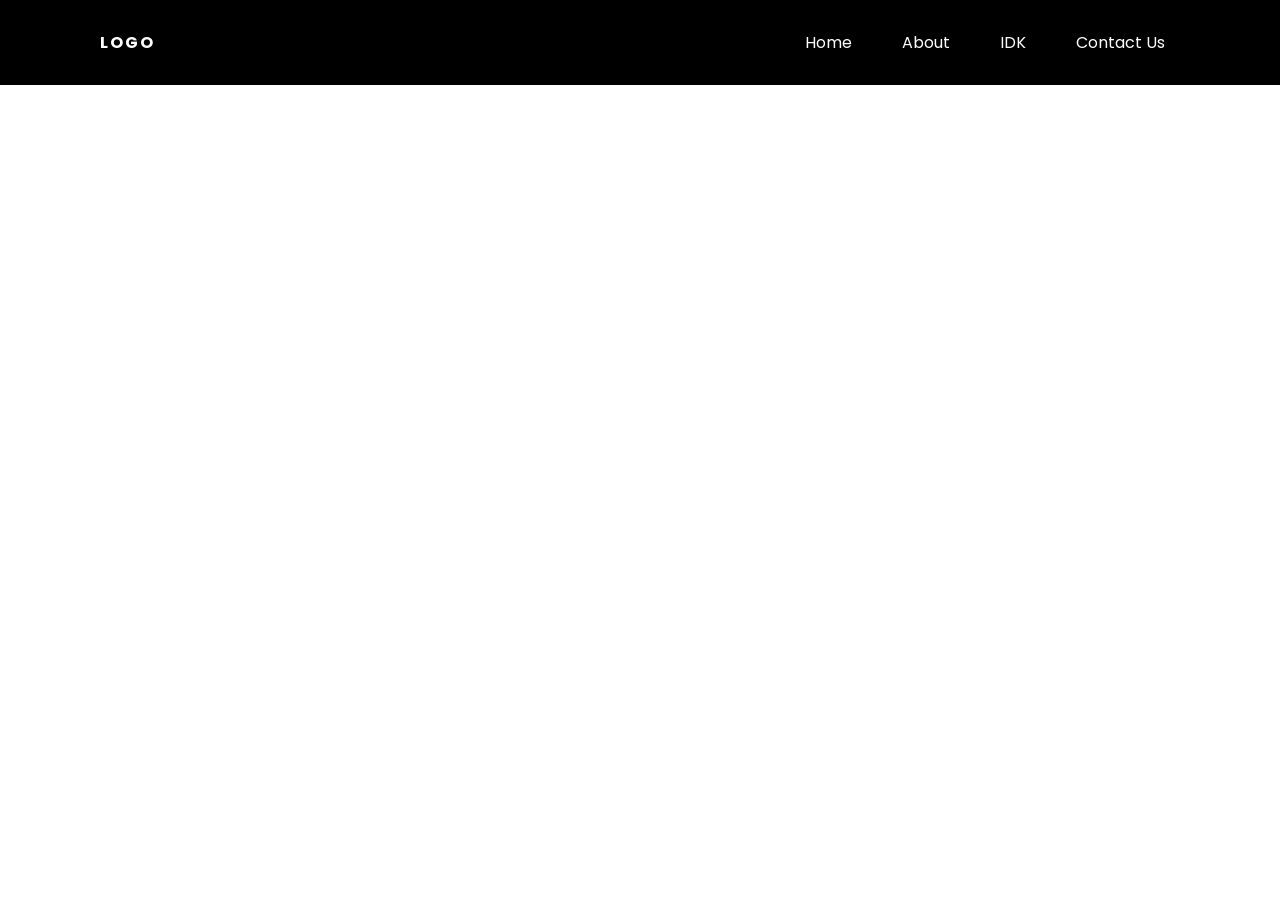
==== index.html @ ad750b68 "Initial Commit Initial commit and finished adding the nav bar" ====
<!DOCTYPE html>
<html lang="en">
<head>
    <meta charset="UTF-8">
    <meta http-equiv="X-UA-Compatible" content="IE=edge">
    <meta name="viewport" content="width=device-width, initial-scale=1.0">
    <title>Solar Energy and Its Utilization</title>
    <link rel="preconnect" href="https://fonts.googleapis.com">
    <link rel="preconnect" href="https://fonts.gstatic.com" crossorigin="">
    <link rel="stylesheet" type="text/css" href="style.css">
    <link href="https://fonts.googleapis.com/css2?family=Poppins:wght@200;300;400;600;700&amp;display=swap" rel="stylesheet">
</head>
<body>
    <header>
        <a href="#" class="logo">Logo</a>
        <ul>
            <li><a href="#">Home</a></li>
            <li><a href="#">About</a></li>
            <li><a href="#">IDK</a></li>
            <li><a href="#">Contact Us</a></li>
        </ul>
    </header>
</body>
</html>
---- style.css ----
*{
    margin: 0;
    padding: 0;
    box-sizing: border-box;
    font-family: 'Poppins', sans-serif;
 }

 header{
    position: absolute;
    top: 0;
    left: 0;
    width: 100%;
    padding: 30px 100px;
    display: flex;
    justify-content: space-between;
    align-items: center;
    background-color: black;
 }

 header .logo{
    color: white;
    font-weight: 700;
    text-size-adjust: 2px;
    text-transform: uppercase;
    letter-spacing: 2px;
    text-decoration: none;
 }

 header ul{
    display: flex;
    justify-content: center;
    align-items: center;
 }

 header ul li{
    list-style: none;
    margin-left: 20px;
 }

 header ul li a{
    text-decoration: none;
    padding: 6px 15px;
    color: white;
    border-radius: 20px;
 }

 header ul li a:hover{
    background: white;
    color: red;
 }
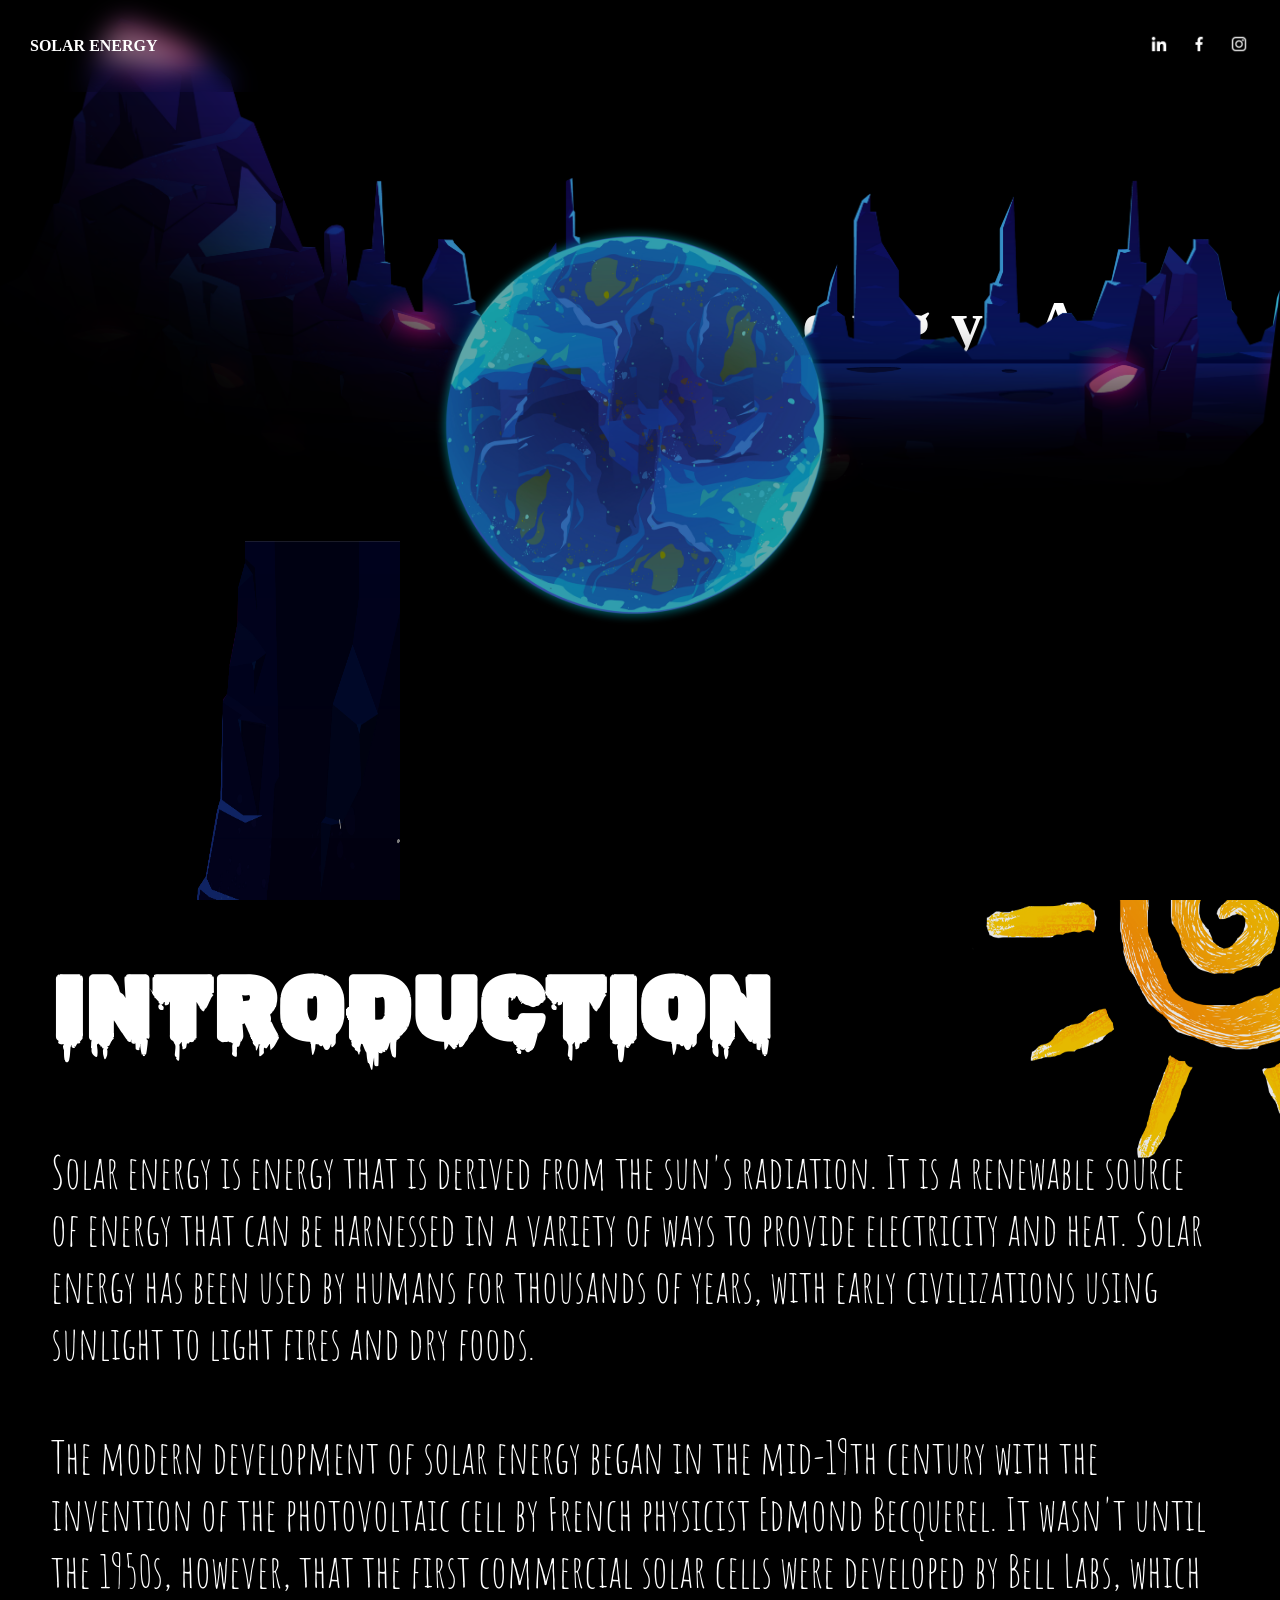
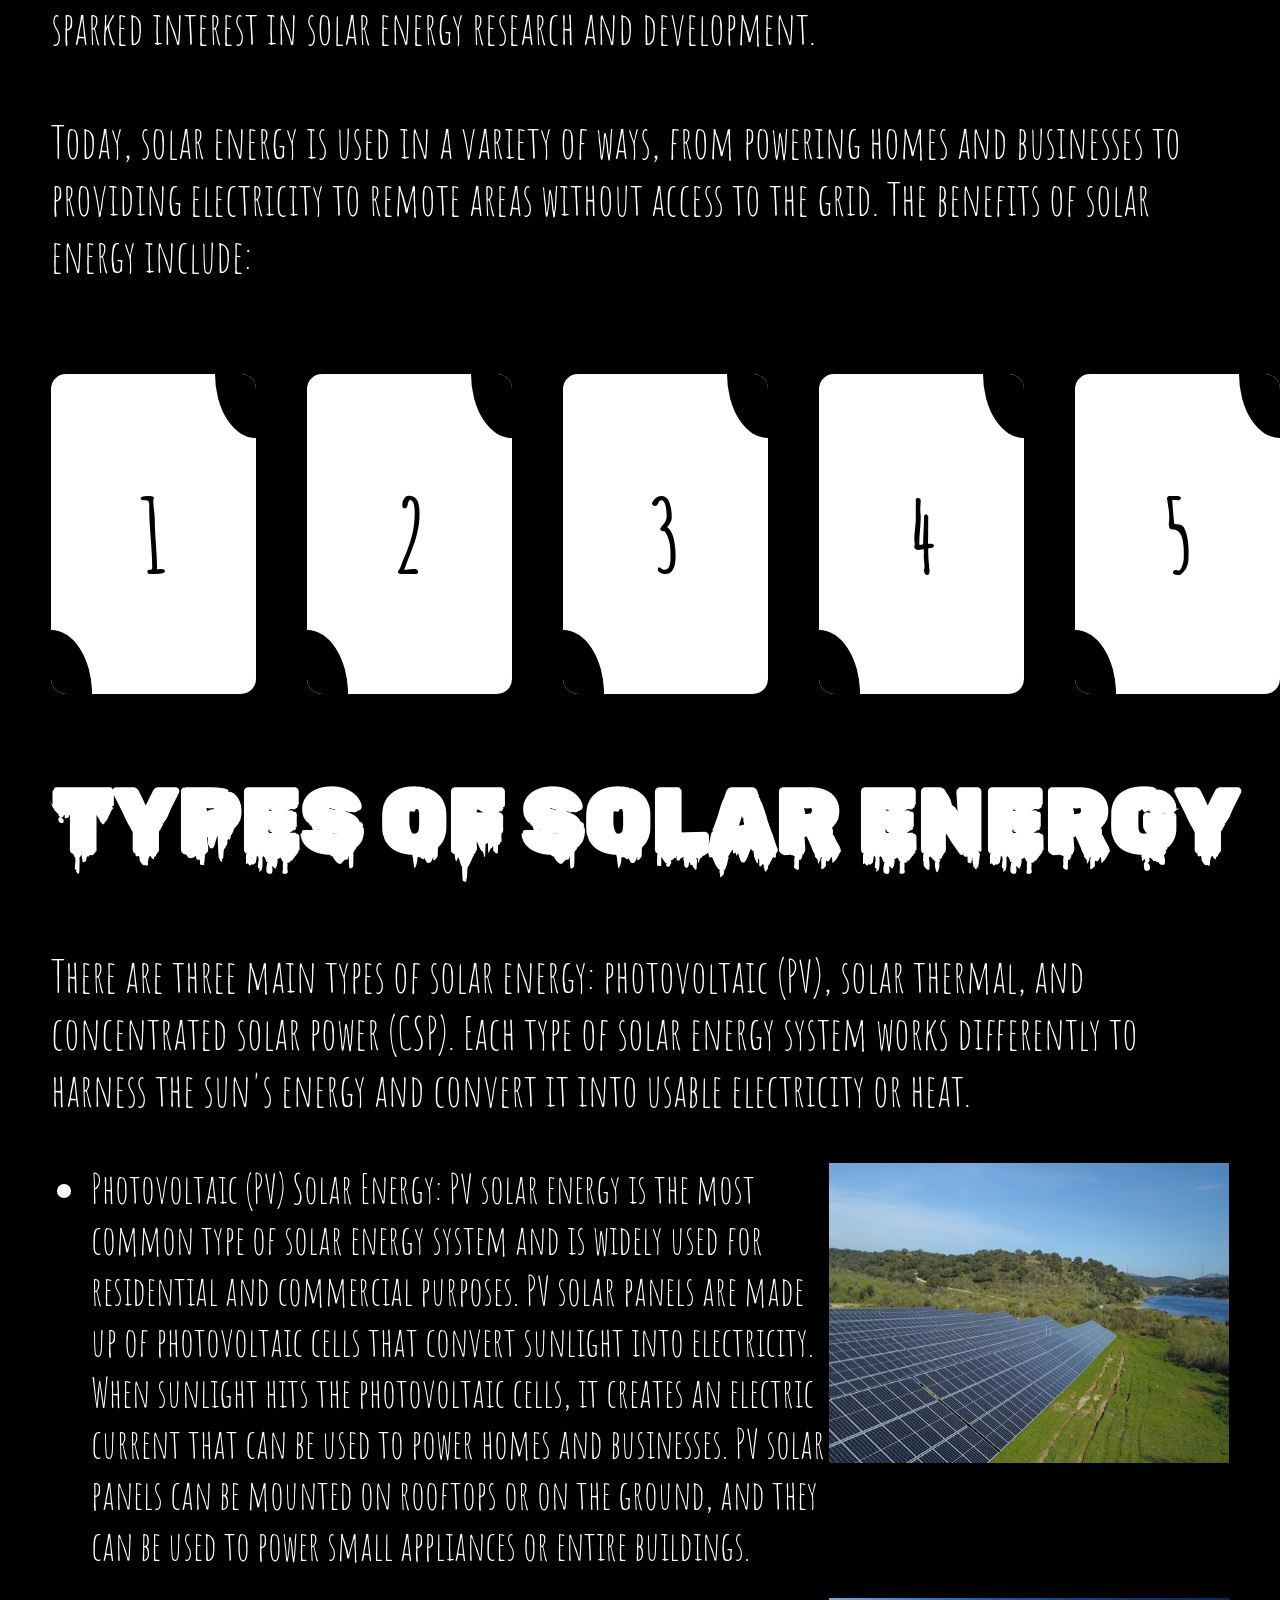
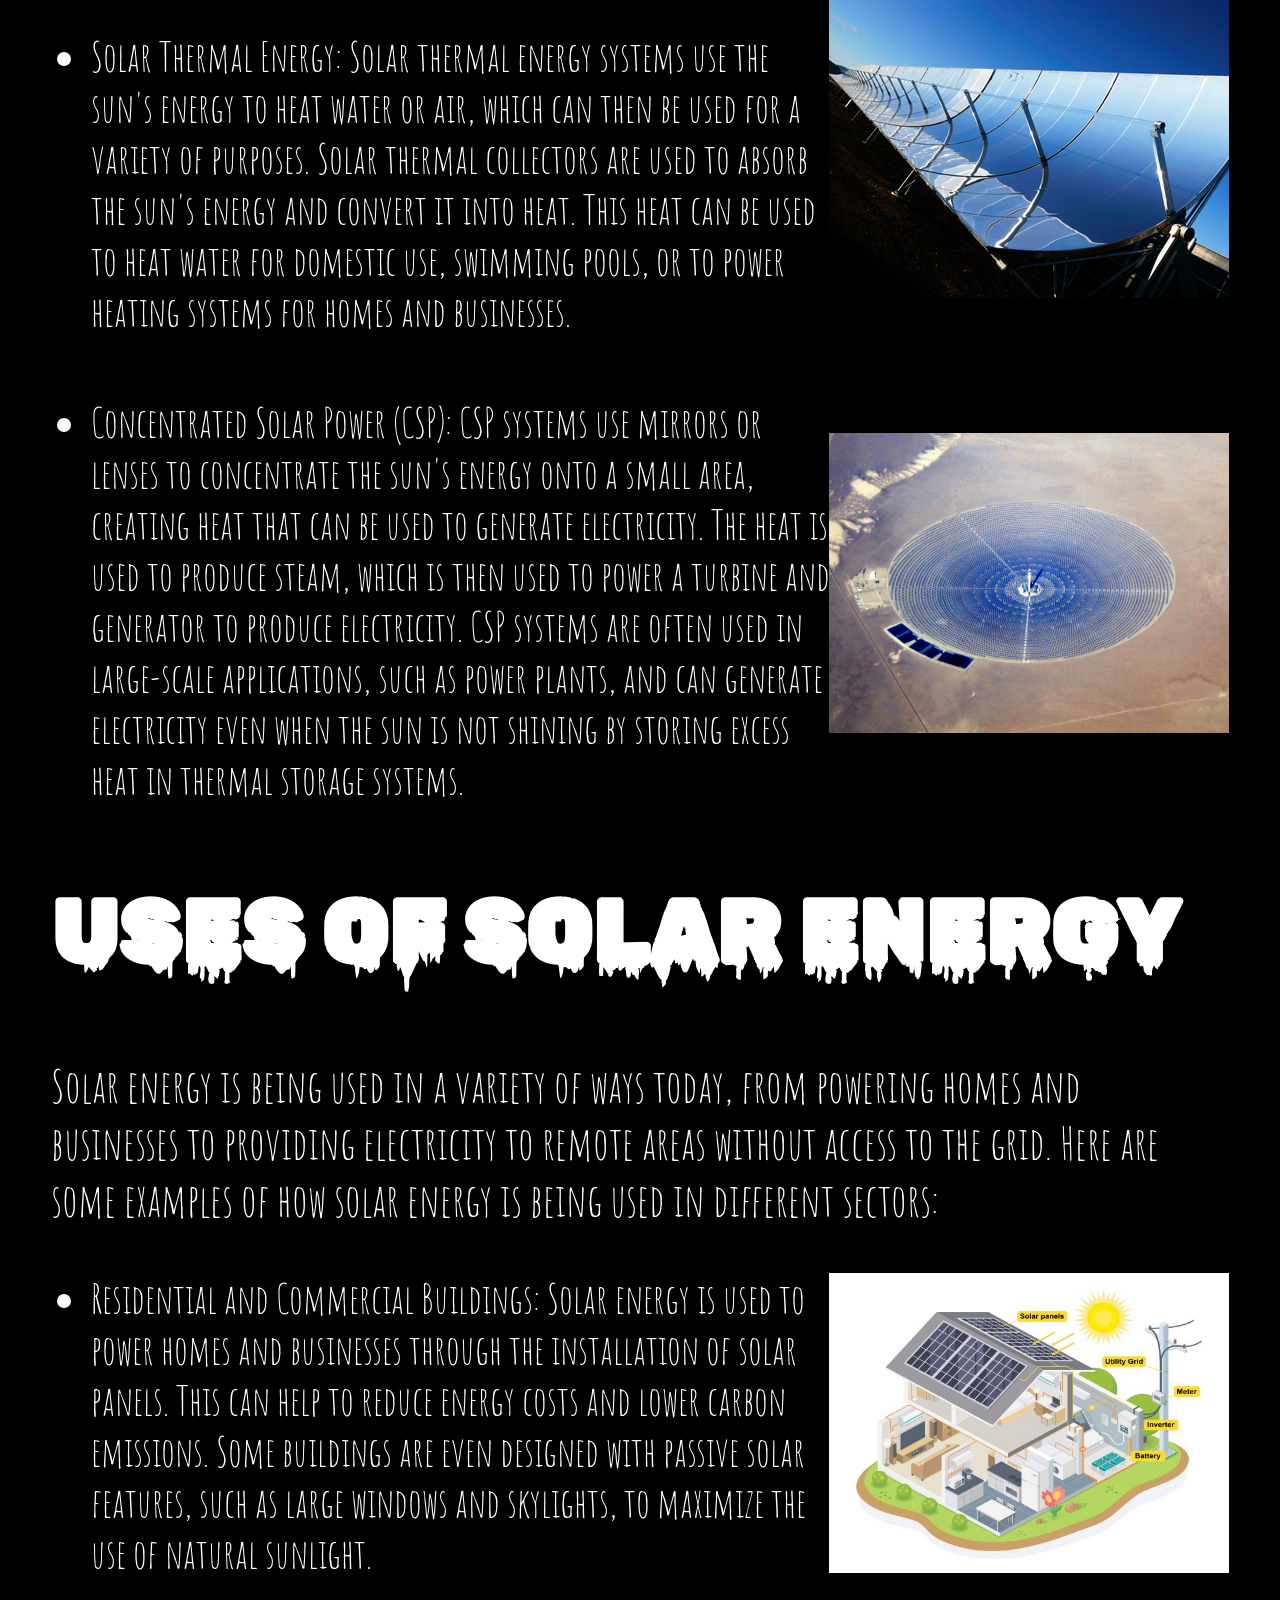
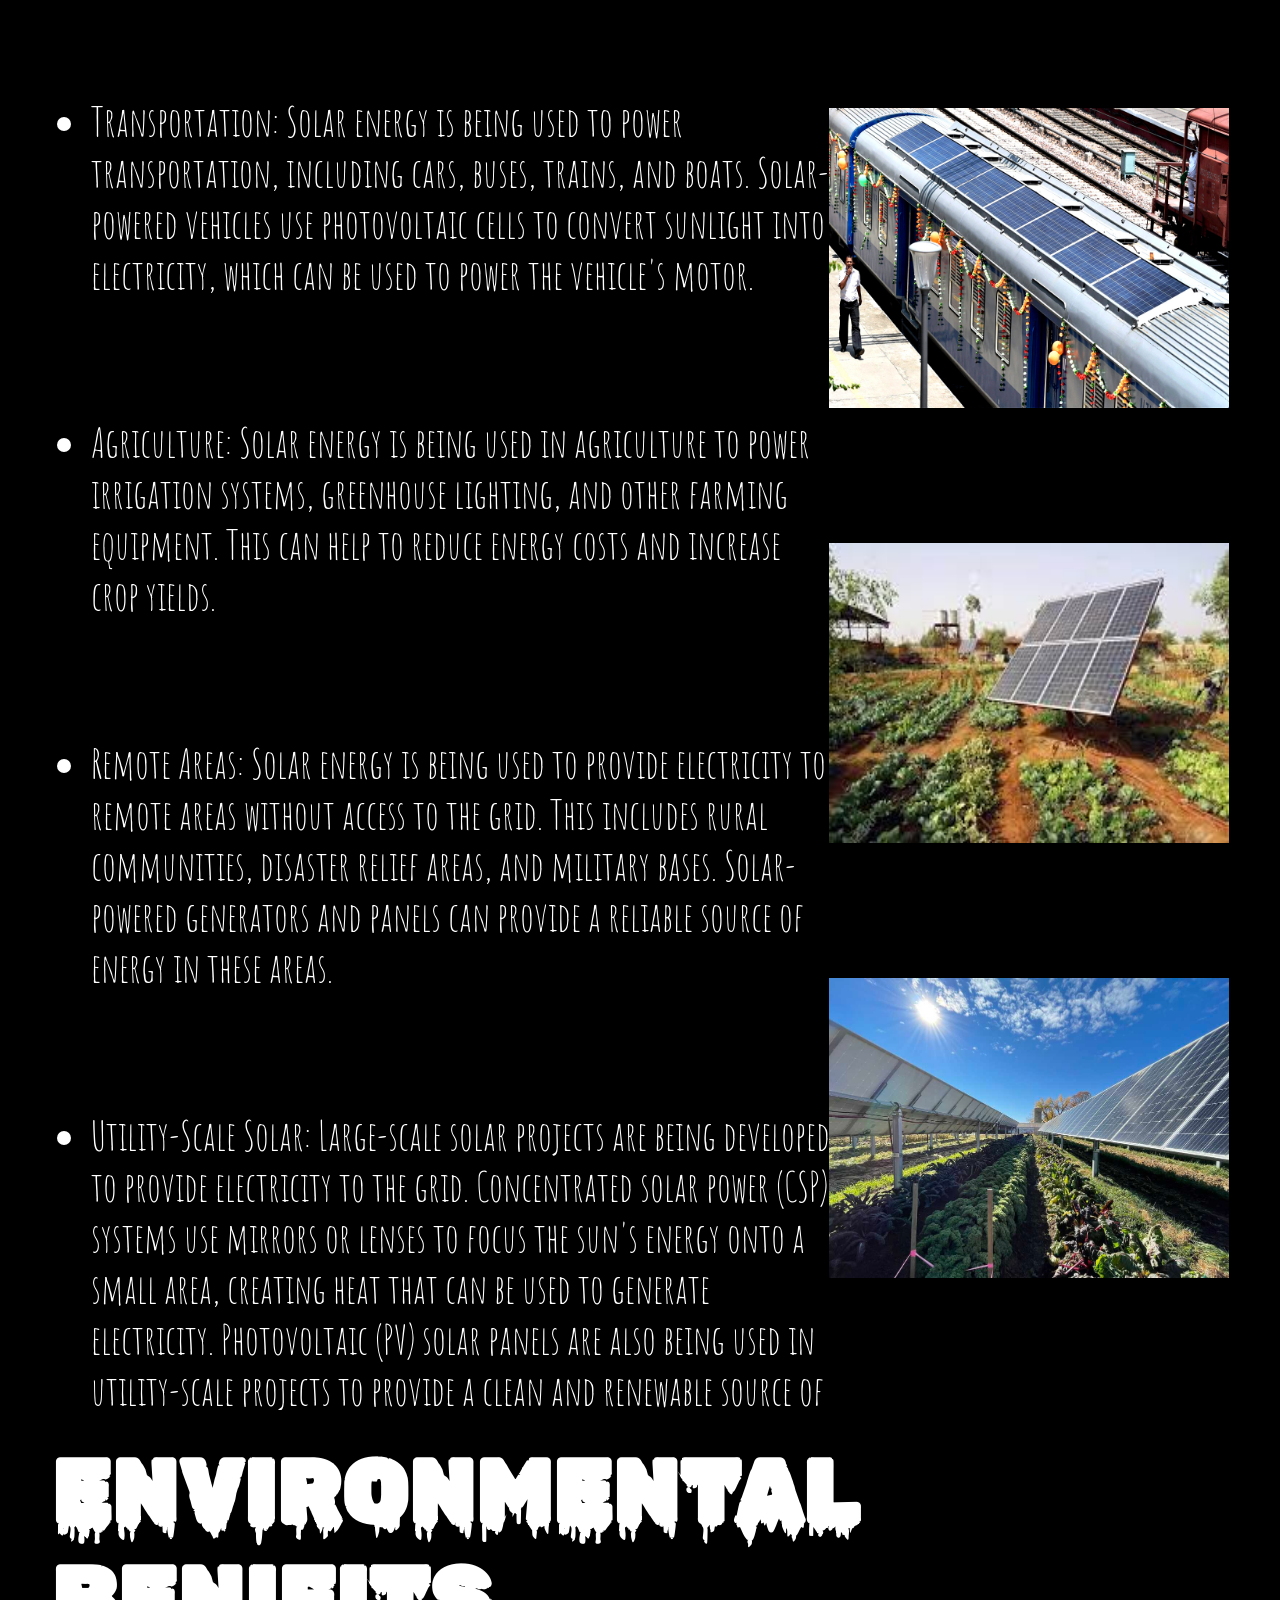
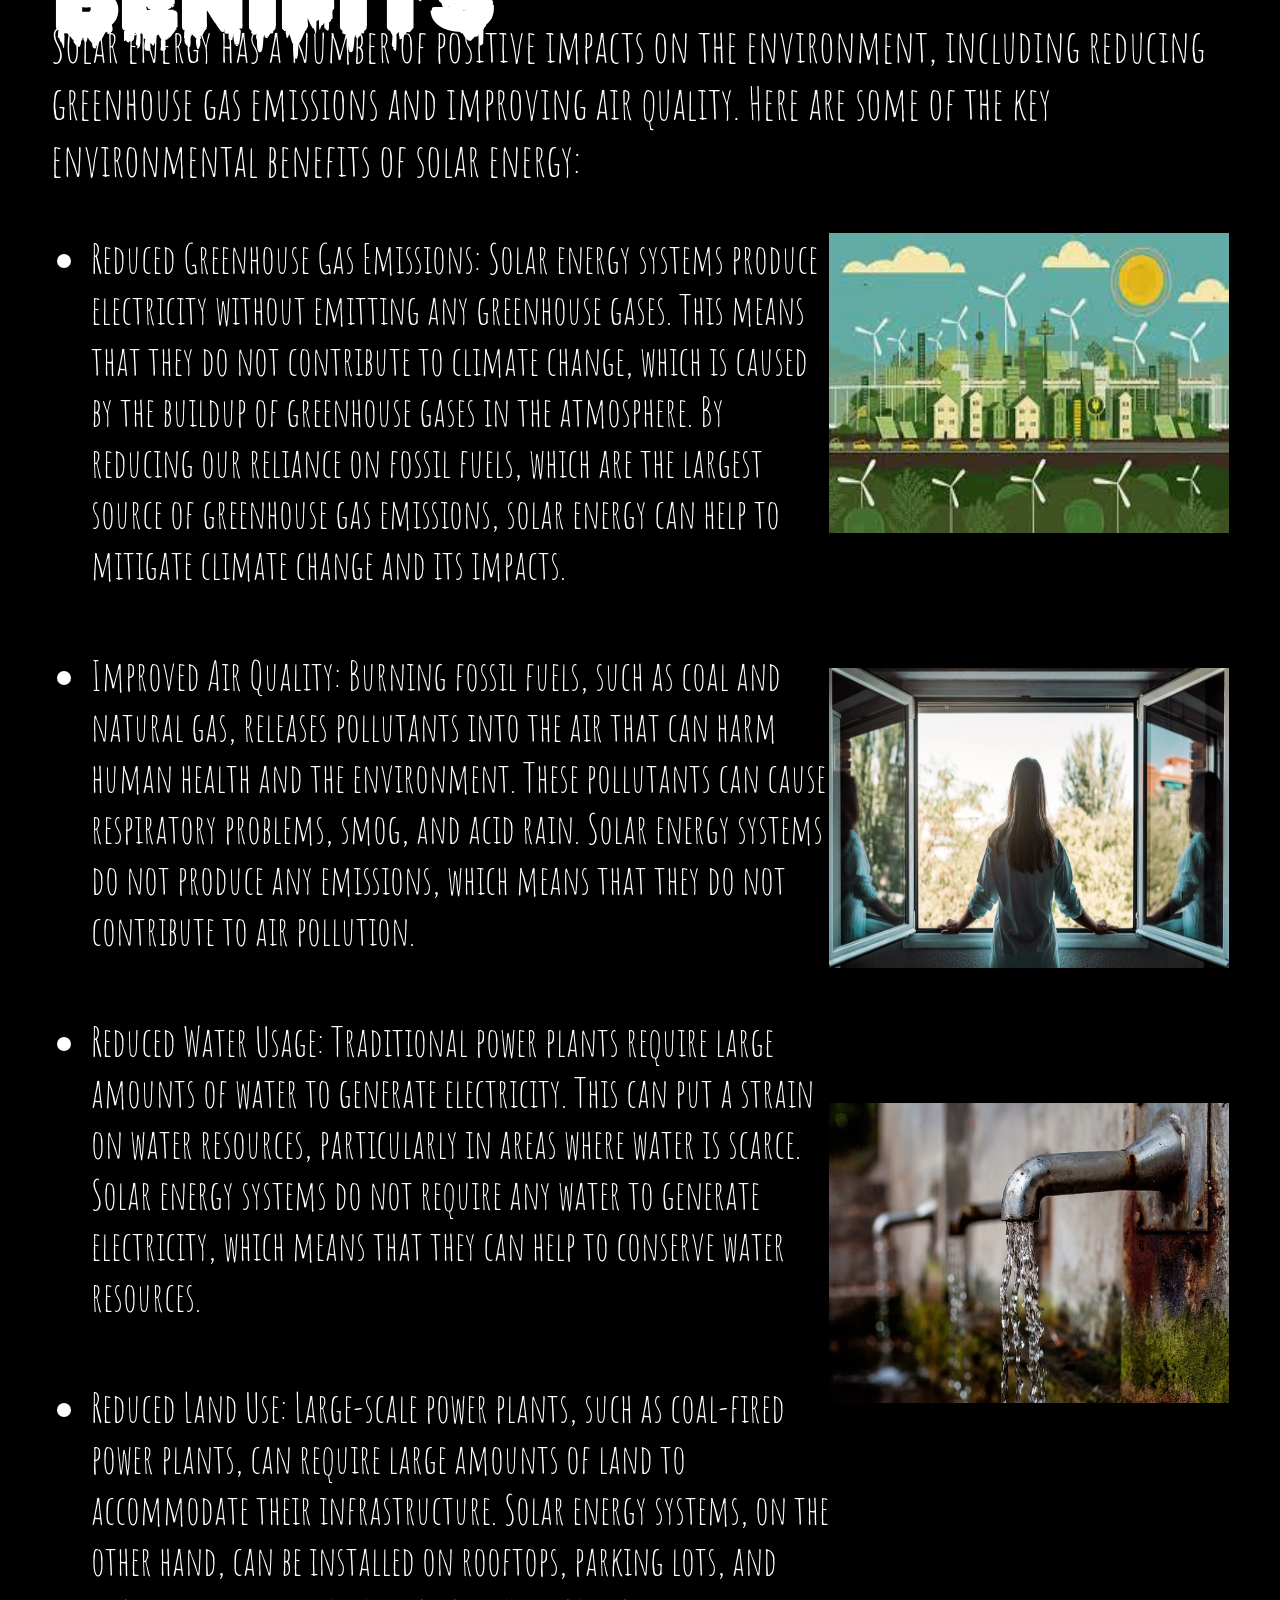
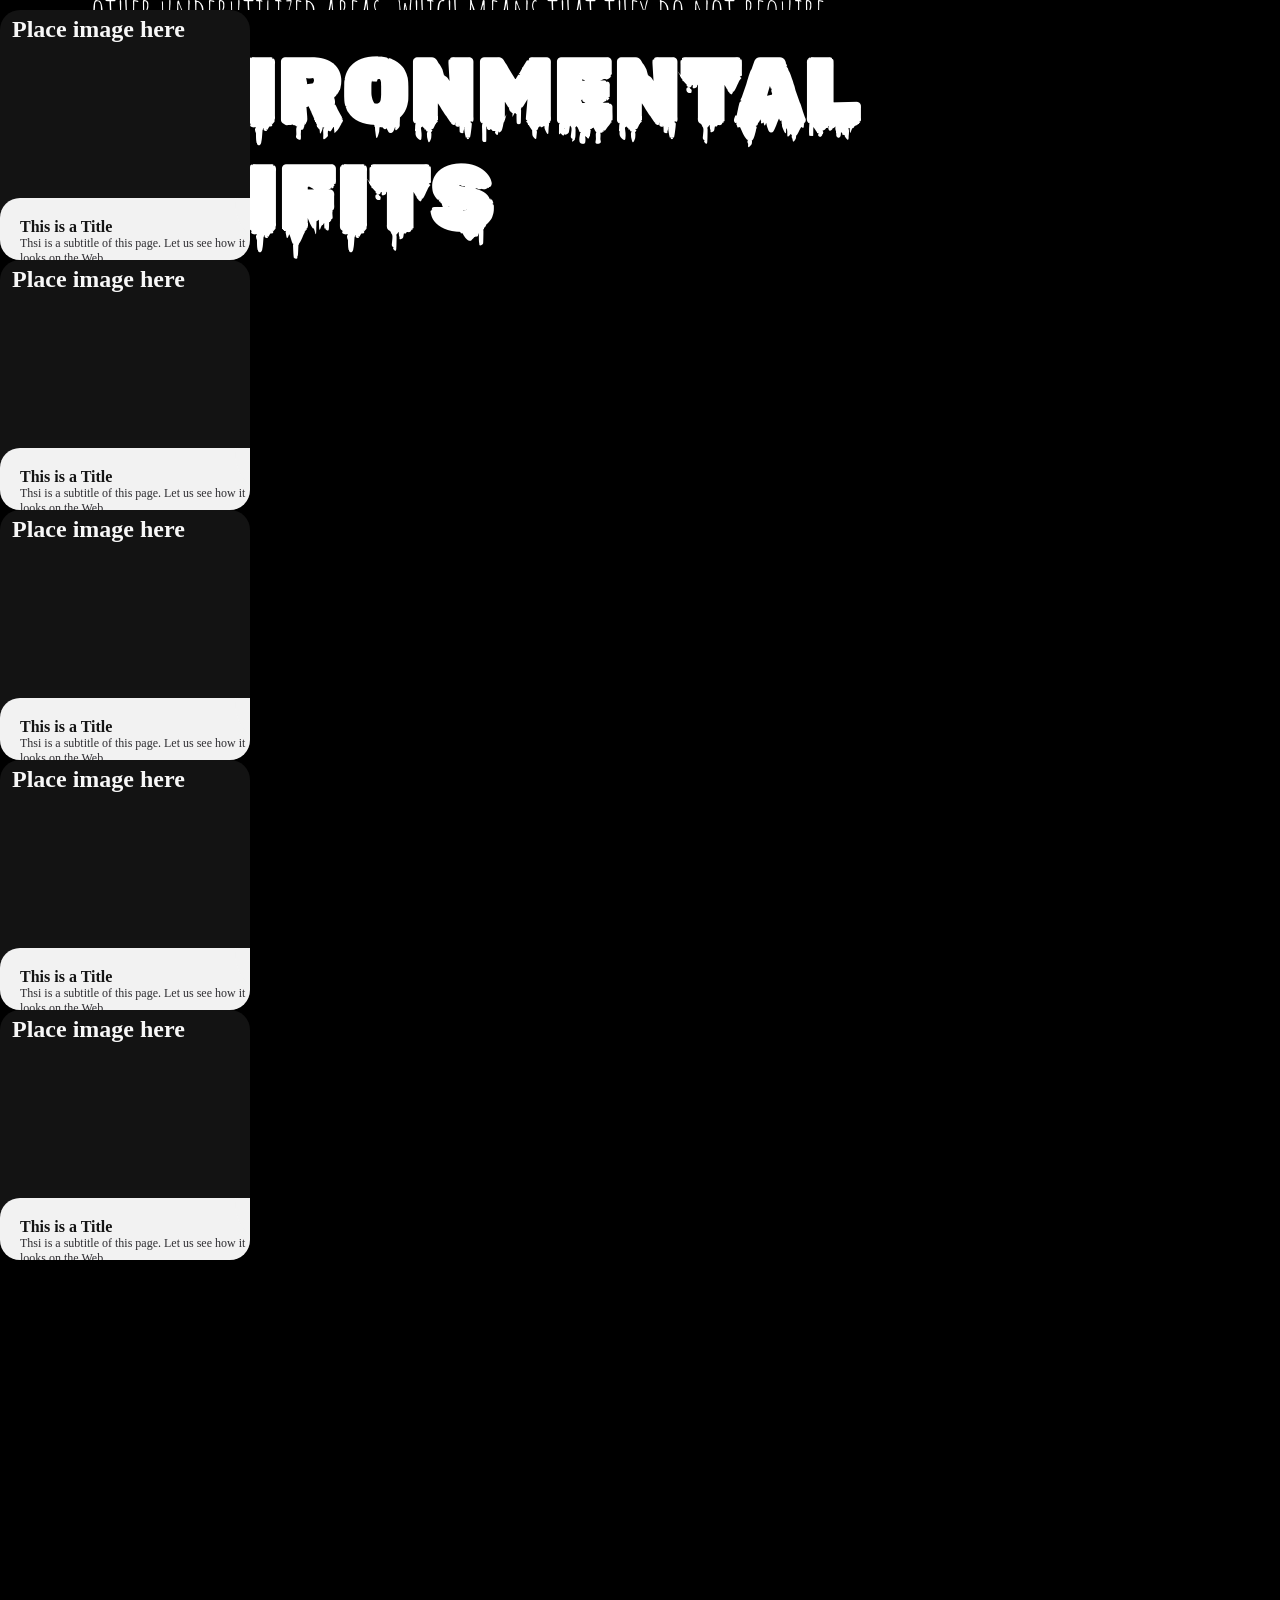
==== commit c95885f1: "Add files via upload" ====
--- a/index.html
+++ b/index.html
@@ -1,24 +1,271 @@
-<!DOCTYPE html>
-<html lang="en">
-<head>
-    <meta charset="UTF-8">
-    <meta http-equiv="X-UA-Compatible" content="IE=edge">
-    <meta name="viewport" content="width=device-width, initial-scale=1.0">
-    <title>Solar Energy and Its Utilization</title>
-    <link rel="preconnect" href="https://fonts.googleapis.com">
-    <link rel="preconnect" href="https://fonts.gstatic.com" crossorigin="">
-    <link rel="stylesheet" type="text/css" href="style.css">
-    <link href="https://fonts.googleapis.com/css2?family=Poppins:wght@200;300;400;600;700&amp;display=swap" rel="stylesheet">
-</head>
-<body>
-    <header>
-        <a href="#" class="logo">Logo</a>
-        <ul>
-            <li><a href="#">Home</a></li>
-            <li><a href="#">About</a></li>
-            <li><a href="#">IDK</a></li>
-            <li><a href="#">Contact Us</a></li>
-        </ul>
-    </header>
-</body>
+<!DOCTYPE html>
+<html lang="en">
+
+<head>
+  <meta charset="UTF-8" />
+  <meta name="viewport" content="width=device-width, initial-scale=1.0" />
+  <meta http-equiv="X-UA-Compatible" content="ie=edge" />
+  <title>SolarEnergy</title>
+  <link rel="stylesheet" href="style.css" />
+  <link rel="preconnect" href="https://fonts.googleapis.com">
+  <link rel="preconnect" href="https://fonts.gstatic.com" crossorigin>
+  <link
+    href="https://fonts.googleapis.com/css2?family=Amatic+SC&family=Rubik+Wet+Paint&family=Sedgwick+Ave+Display&display=swap"
+    rel="stylesheet">
+</head>
+
+<body>
+  <nav>
+    <div class="logo">SOLAR ENERGY</div>
+    <div class="nav-links">
+      <ul>
+        <li><img src="images/linkedin.png" alt="" /></li>
+        <li><img src="images/facebook.png" alt="" /></li>
+        <li><img src="images/instagram-logo.png" alt="" /></li>
+      </ul>
+    </div>
+  </nav>
+
+  <section id="sectionone" class="screen">
+    <div id="scene">
+      <div data-depth="0.1" class="bg">
+        <img src="images/background.png" alt="" />
+      </div>
+      <div data-depth="0.2" class="rock1">
+        <img src="images/rock.png" alt="" />
+      </div>
+      <div data-depth="1.2" class="earth">
+        <img src="images/earth.png" alt="" />
+      </div>
+      <div data-depth="0.1" class="text">
+        <h1>SolarEnergy And Its Utilization</h1>
+      </div>
+      <div data-depth="0.4" class="mid">
+        <img src="images/mid.png" alt="" />
+      </div>
+      <div data-depth="0.1" class="fore">
+        <img src="images/foreground.png" alt="" />
+      </div>
+    </div>
+  </section>
+  <section class="screen2">
+    <div id="scene2">
+      <div data-depth="0.3" class="sun">
+        <img src="images/sun.png" alt="" />
+      </div>
+    </div>
+    <div class="head2">
+      <h2>INTRODUCTION</h2>
+    </div>
+    <div class="para">
+      Solar energy is energy that is derived from the sun's radiation. It is a renewable source of energy that can be
+      harnessed in a variety of ways to provide electricity and heat. Solar energy has been used by humans for thousands
+      of years, with early civilizations using sunlight to light fires and dry foods.<br><br>
+      The modern development of solar energy began in the mid-19th century with the invention of the photovoltaic cell
+      by French physicist Edmond Becquerel. It wasn't until the 1950s, however, that the first commercial solar cells
+      were developed by Bell Labs, which sparked interest in solar energy research and development.<br><br>
+      Today, solar energy is used in a variety of ways, from powering homes and businesses to providing electricity to
+      remote areas without access to the grid. The benefits of solar energy include:
+    </div>
+    <div class="cards">
+      <div class="card1">1</div>
+      <div class="card2">2</div>
+      <div class="card3">3</div>
+      <div class="card4">4</div>
+      <div class="card5">5</div>
+    </div>
+  </section>
+  <section class="screen3">
+    <div class="head3">
+      <h2>TYPES OF SOLAR ENERGY</h2>
+    </div>
+    <div class="para2">
+      There are three main types of solar energy: photovoltaic (PV), solar thermal, and concentrated solar power (CSP).
+      Each type of solar energy system works differently to harness the sun's energy and convert it into usable
+      electricity or heat.
+      <ul>
+        <li>Photovoltaic (PV) Solar Energy: PV solar energy is the most common type of solar energy system and is widely
+          used for residential and commercial purposes. PV solar panels are made up of photovoltaic cells that convert
+          sunlight into electricity. When sunlight hits the photovoltaic cells, it creates an electric current that can
+          be
+          used to power homes and businesses. PV solar panels can be mounted on rooftops or on the ground, and they can
+          be
+          used to power small appliances or entire buildings.</li>
+        <li>Solar Thermal Energy: Solar thermal energy systems use the sun's energy to heat water or air, which can then
+          be
+          used for a variety of purposes. Solar thermal collectors are used to absorb the sun's energy and convert it
+          into
+          heat. This heat can be used to heat water for domestic use, swimming pools, or to power heating systems for
+          homes
+          and businesses.</li>
+        <li>Concentrated Solar Power (CSP): CSP systems use mirrors or lenses to concentrate the sun's energy onto a
+          small
+          area, creating heat that can be used to generate electricity. The heat is used to produce steam, which is then
+          used to power a turbine and generator to produce electricity. CSP systems are often used in large-scale
+          applications, such as power plants, and can generate electricity even when the sun is not shining by storing
+          excess heat in thermal storage systems.</li>
+      </ul>
+      <div class="images">
+        <img src="/images/voltic.jpeg">
+        <img src="/images/thermal.jpeg">
+        <img src="/images/concentrated.jpeg">
+      </div>
+    </div>
+  </section>
+  <section class="screen4">
+    <div class="head3">
+      <h2>USES OF SOLAR ENERGY</h2>
+    </div>
+    <div class="para2">
+      Solar energy is being used in a variety of ways today, from powering homes and businesses to providing electricity
+      to remote areas without access to the grid. Here are some examples of how solar energy is being used in different
+      sectors:
+      <ul>
+        <li>Residential and Commercial Buildings: Solar energy is used to power homes and businesses through the
+          installation of solar panels. This can help to reduce energy costs and lower carbon emissions. Some buildings
+          are even designed with passive solar features, such as large windows and skylights, to maximize the use of
+          natural sunlight.</li><br>
+        <li>Transportation: Solar energy is being used to power transportation, including cars, buses, trains, and
+          boats. Solar-powered vehicles use photovoltaic cells to convert sunlight into electricity, which can be used
+          to power the vehicle's motor.</li><br>
+        <li>Agriculture: Solar energy is being used in agriculture to power irrigation systems, greenhouse lighting, and
+          other farming equipment. This can help to reduce energy costs and increase crop yields.</li><br>
+        <li>Remote Areas: Solar energy is being used to provide electricity to remote areas without access to the grid.
+          This includes rural communities, disaster relief areas, and military bases. Solar-powered generators and
+          panels can provide a reliable source of energy in these areas.</li><br>
+        <li>Utility-Scale Solar: Large-scale solar projects are being developed to provide electricity to the grid.
+          Concentrated solar power (CSP) systems use mirrors or lenses to focus the sun's energy onto a small area,
+          creating heat that can be used to generate electricity. Photovoltaic (PV) solar panels are also being used in
+          utility-scale projects to provide a clean and renewable source of energy.</li>
+      </ul>
+    </div>
+    <div class="images">
+      <img src="images/home.jpeg">
+      <img src="/images/home1.jpeg">
+      <img src="/images/home2.jpeg">
+      <img src="/images/home3.jpeg">
+    </div>
+  </section>
+  <section class="screen5">
+    <div class="head3">
+      <h2>ENVIRONMENTAL BENIFITS</h2>
+    </div>
+    <div class="para2">
+      Solar energy has a number of positive impacts on the environment, including reducing greenhouse gas emissions and
+      improving air quality. Here are some of the key environmental benefits of solar energy:
+      <ul>
+        <li>Reduced Greenhouse Gas Emissions: Solar energy systems produce electricity without emitting any greenhouse
+          gases. This means that they do not contribute to climate change, which is caused by the buildup of greenhouse
+          gases in the atmosphere. By reducing our reliance on fossil fuels, which are the largest source of greenhouse
+          gas emissions, solar energy can help to mitigate climate change and its impacts.</li>
+        <li>Improved Air Quality: Burning fossil fuels, such as coal and natural gas, releases pollutants into the air
+          that can harm human health and the environment. These pollutants can cause respiratory problems, smog, and
+          acid rain. Solar energy systems do not produce any emissions, which means that they do not contribute to air
+          pollution.</li>
+        <li>Reduced Water Usage: Traditional power plants require large amounts of water to generate electricity. This
+          can put a strain on water resources, particularly in areas where water is scarce. Solar energy systems do not
+          require any water to generate electricity, which means that they can help to conserve water resources.</li>
+        <li>Reduced Land Use: Large-scale power plants, such as coal-fired power plants, can require large amounts of
+          land to accommodate their infrastructure. Solar energy systems, on the other hand, can be installed on
+          rooftops, parking lots, and other underutilized areas, which means that they do not require large amounts of
+          land.</li>
+      </ul>
+    </div>
+    <div class="images">
+      <img src="images/green.jpeg">
+      <img src="/images/green1.jpeg">
+      <img src="/images/green2.jpeg">
+    </div>
+  </section>
+  <section class="screen6">
+    <div class="head3">
+      <h2>ENVIRONMENTAL BENIFITS</h2>
+    </div>
+    <div class="case">
+      <article class="card">
+        <div class="temporary_text">
+          Place image here
+        </div>
+        <div class="card_content">
+          <span class="card_title">This is a Title</span>
+          <span class="card_subtitle">Thsi is a subtitle of this page. Let us see how it looks on the Web.</span>
+          <p class="card_description">Lorem ipsum dolor, sit amet expedita exercitationem recusandae aut dolor tempora
+            aperiam itaque possimus at, cupiditate earum, quae repudiandae aspernatur? Labore minus soluta consequatur
+            placeat.</p>
+
+        </div>
+      </article>
+
+      <article class="card">
+        <div class="temporary_text">
+          Place image here
+        </div>
+        <div class="card_content">
+          <span class="card_title">This is a Title</span>
+          <span class="card_subtitle">Thsi is a subtitle of this page. Let us see how it looks on the Web.</span>
+          <p class="card_description">Lorem ipsum dolor, sit amet expedita exercitationem recusandae aut dolor tempora
+            aperiam itaque possimus at, cupiditate earum, quae repudiandae aspernatur? Labore minus soluta consequatur
+            placeat.</p>
+  
+        </div>
+      </article>
+
+      <article class="card">
+        <div class="temporary_text">
+          Place image here
+        </div>
+        <div class="card_content">
+          <span class="card_title">This is a Title</span>
+          <span class="card_subtitle">Thsi is a subtitle of this page. Let us see how it looks on the Web.</span>
+          <p class="card_description">Lorem ipsum dolor, sit amet expedita exercitationem recusandae aut dolor tempora
+            aperiam itaque possimus at, cupiditate earum, quae repudiandae aspernatur? Labore minus soluta consequatur
+            placeat.</p>
+  
+        </div>
+      </article>
+
+      <article class="card">
+        <div class="temporary_text">
+          Place image here
+        </div>
+        <div class="card_content">
+          <span class="card_title">This is a Title</span>
+          <span class="card_subtitle">Thsi is a subtitle of this page. Let us see how it looks on the Web.</span>
+          <p class="card_description">Lorem ipsum dolor, sit amet expedita exercitationem recusandae aut dolor tempora
+            aperiam itaque possimus at, cupiditate earum, quae repudiandae aspernatur? Labore minus soluta consequatur
+            placeat.</p>
+  
+        </div>
+      </article>
+
+      <article class="card">
+        <div class="temporary_text">
+          Place image here
+        </div>
+        <div class="card_content">
+          <span class="card_title">This is a Title</span>
+          <span class="card_subtitle">Thsi is a subtitle of this page. Let us see how it looks on the Web.</span>
+          <p class="card_description">Lorem ipsum dolor, sit amet expedita exercitationem recusandae aut dolor tempora
+            aperiam itaque possimus at, cupiditate earum, quae repudiandae aspernatur? Labore minus soluta consequatur
+            placeat.</p>
+  
+        </div>
+      </article>
+    </div>
+  </section>
+  <script src="https://cdnjs.cloudflare.com/ajax/libs/parallax/3.1.0/parallax.min.js"></script>
+  <script src="https://cdnjs.cloudflare.com/ajax/libs/gsap/3.11.5/gsap.min.js"></script>
+  <script src="https://cdnjs.cloudflare.com/ajax/libs/gsap/3.11.5/Flip.min.js"></script>
+  <script src="https://cdnjs.cloudflare.com/ajax/libs/gsap/3.11.5/ScrollTrigger.min.js"></script>
+  <script src="https://cdnjs.cloudflare.com/ajax/libs/gsap/3.11.5/Observer.min.js"></script>
+  <script src="https://cdnjs.cloudflare.com/ajax/libs/gsap/3.11.5/ScrollToPlugin.min.js"></script>
+  <script src="https://cdnjs.cloudflare.com/ajax/libs/gsap/3.11.5/Draggable.min.js"></script>
+  <script src="https://cdnjs.cloudflare.com/ajax/libs/gsap/3.11.5/EaselPlugin.min.js"></script>
+  <script src="https://cdnjs.cloudflare.com/ajax/libs/gsap/3.11.5/MotionPathPlugin.min.js"></script>
+  <script src="https://cdnjs.cloudflare.com/ajax/libs/gsap/3.11.5/PixiPlugin.min.js"></script>
+  <script src="https://cdnjs.cloudflare.com/ajax/libs/gsap/3.11.5/TextPlugin.min.js"></script>
+
+  <script src="index.js" type="text/javascript"></script>
+</body>
+
 </html>
--- a/style.css
+++ b/style.css
@@ -1,50 +1,596 @@
-*{
-    margin: 0;
-    padding: 0;
-    box-sizing: border-box;
-    font-family: 'Poppins', sans-serif;
- }
-
- header{
-    position: absolute;
-    top: 0;
-    left: 0;
-    width: 100%;
-    padding: 30px 100px;
-    display: flex;
-    justify-content: space-between;
-    align-items: center;
-    background-color: black;
- }
-
- header .logo{
-    color: white;
-    font-weight: 700;
-    text-size-adjust: 2px;
-    text-transform: uppercase;
-    letter-spacing: 2px;
-    text-decoration: none;
- }
-
- header ul{
-    display: flex;
-    justify-content: center;
-    align-items: center;
- }
-
- header ul li{
-    list-style: none;
-    margin-left: 20px;
- }
-
- header ul li a{
-    text-decoration: none;
-    padding: 6px 15px;
-    color: white;
-    border-radius: 20px;
- }
-
- header ul li a:hover{
-    background: white;
-    color: red;
- }+body {
+  margin: 0;
+  padding: 0;
+  overflow-x: hidden;
+  font-family: "Roboto";
+  list-style: none;
+  box-sizing: border-box;
+  background: #000;
+}
+
+nav {
+  position: absolute;
+  z-index: 100;
+  height: 8vh;
+  width: 96%;
+  display: flex;
+  justify-content: space-between;
+  align-items: center;
+  padding: 10px 30px;
+  -webkit-backdrop-filter: blur(13px);
+backdrop-filter: blur(13px);
+}
+
+.logo {
+  color: #fff;
+  font-weight: 600;
+  font-size: 16px;
+}
+
+nav .nav-links ul {
+  display: flex;
+  flex-direction: row;
+}
+
+nav .nav-links ul li {
+  padding: 0 4px;
+  list-style: none;
+}
+
+nav .nav-links ul li img {
+  transform: scale(0.45);
+}
+
+.screen {
+  height: 100vh;
+  overflow: hidden;
+}
+
+.bg img {
+  /* width: 110vw; */
+  height: 110vh;
+  filter: brightness(0.6);
+}
+
+.rock1 {
+  position: absolute !important;
+  left: 10vw !important;
+  top: 20vh !important;
+}
+
+.rock1 img {
+  width: 40%;
+  filter: brightness(0.5);
+}
+
+.text h1 {
+  font-family: "AlphaCentauri" !important;
+  font-size: 5vw;
+  color: #fff;
+  letter-spacing: 20px;
+  position: absolute;
+  top: 26vh;
+  left: 29vw;
+  text-align: center;
+}
+
+.earth img {
+  width: 400px;
+  height: 400px;
+  position: absolute;
+  left: 34vw;
+  top: 25vh;
+  z-index: 1;
+  filter: brightness(0.7);
+}
+
+.mid {
+  left: -150px !important;
+  bottom: -100px !important;
+  top: unset !important;
+}
+
+.mid img {
+  width: 100%;
+  z-index: 2;
+  left: -20px;
+  top: 20vh !important;
+  filter: brightness(0.8);
+}
+
+.fore {
+  right: -50px !important;
+  bottom: -200px !important;
+  top: 0px !important;
+  left: unset !important;
+}
+
+.fore img {
+  width: 400px;
+  height: 110vh;
+  z-index: 3;
+  filter: brightness(0.5);
+}
+
+.screen2 {
+  height: 160vh;
+  overflow: hidden;
+  position: relative;
+}
+
+.sun {
+  position: absolute !important;
+  right: -15vw !important;
+  top: -25vh !important;
+}
+
+.sun img {
+  width: 500px;
+  height: 500px;
+  z-index: 1;
+  filter: brightness(0.9);
+}
+
+.para {
+  margin-top: 27vh;
+  margin-left: 4vw;
+  margin-right: 5vw;
+  color: white;
+  font-family: 'Amatic SC', cursive;
+  /* font-family: 'Sedgwick Ave Display', cursive; */
+  font-size: 45px;
+}
+
+.head2 {
+  position: absolute;
+  color: white;
+  font-family: 'Rubik Wet Paint', cursive;
+  font-size: 60px;
+  margin-left: 4vw;
+  margin-top: -2vh;
+}
+
+.cards {
+  position: relative;
+  display: flex;
+  color: white;
+  font-family: 'Amatic SC', cursive;
+}
+
+.card1 {
+  position: relative;
+  width: 220px;
+  height: 320px;
+  background: white;
+  display: flex;
+  align-items: center;
+  justify-content: center;
+  font-size: 25px;
+  font-weight: bold;
+  border-radius: 15px;
+  cursor: pointer;
+  margin-left: 4vw;
+  margin-top: 10vh;
+  font-size: 100px;
+  text-align: center;
+  color: black;
+}
+
+.card1::before,
+.card1::after {
+  position: absolute;
+  content: "";
+  width: 20%;
+  height: 20%;
+  display: flex;
+  align-items: center;
+  justify-content: center;
+  font-size: 25px;
+  font-weight: bold;
+  background-color: black;
+  transition: all 0.5s;
+}
+
+.card1::before {
+  top: 0;
+  right: 0;
+  border-radius: 0 15px 0 100%;
+}
+
+.card1::after {
+  bottom: 0;
+  left: 0;
+  border-radius: 0 100% 0 15px;
+}
+
+.card1:hover::before,
+.card1:hover:after {
+  width: 100%;
+  height: 100%;
+  border-radius: 15px;
+  transition: all 0.5s;
+}
+
+.card1:hover:after {
+  content: "Renewable and Sustainable";
+  font-size: 40px;
+  text-align: center;
+  color: white;
+}
+
+.card2 {
+  position: relative;
+  width: 220px;
+  height: 320px;
+  background: white;
+  display: flex;
+  align-items: center;
+  justify-content: center;
+  font-size: 25px;
+  font-weight: bold;
+  border-radius: 15px;
+  cursor: pointer;
+  margin-left: 4vw;
+  margin-top: 10vh;
+  font-size: 100px;
+  text-align: center;
+  color: black;
+}
+
+.card2::before,
+.card2::after {
+  position: absolute;
+  content: "";
+  width: 20%;
+  height: 20%;
+  display: flex;
+  align-items: center;
+  justify-content: center;
+  font-size: 25px;
+  font-weight: bold;
+  background-color: black;
+  transition: all 0.5s;
+}
+
+.card2::before {
+  top: 0;
+  right: 0;
+  border-radius: 0 15px 0 100%;
+}
+
+.card2::after {
+  bottom: 0;
+  left: 0;
+  border-radius: 0 100% 0 15px;
+}
+
+.card2:hover::before,
+.card2:hover:after {
+  width: 100%;
+  height: 100%;
+  border-radius: 15px;
+  transition: all 0.5s;
+}
+
+.card2:hover:after {
+  content: "Cost Effective";
+  font-size: 39px;
+  text-align: center;
+  color: white;
+}
+
+.card3 {
+  position: relative;
+  width: 220px;
+  height: 320px;
+  background: white;
+  display: flex;
+  align-items: center;
+  justify-content: center;
+  font-size: 25px;
+  font-weight: bold;
+  border-radius: 15px;
+  cursor: pointer;
+  margin-left: 4vw;
+  margin-top: 10vh;
+  font-size: 100px;
+  text-align: center;
+  color: black;
+}
+
+.card3::before,
+.card3::after {
+  position: absolute;
+  content: "";
+  width: 20%;
+  height: 20%;
+  display: flex;
+  align-items: center;
+  justify-content: center;
+  font-size: 25px;
+  font-weight: bold;
+  background-color: black;
+  transition: all 0.5s;
+}
+
+.card3::before {
+  top: 0;
+  right: 0;
+  border-radius: 0 15px 0 100%;
+}
+
+.card3::after {
+  bottom: 0;
+  left: 0;
+  border-radius: 0 100% 0 15px;
+}
+
+.card3:hover::before,
+.card3:hover:after {
+  width: 100%;
+  height: 100%;
+  border-radius: 15px;
+  transition: all 0.5s;
+}
+
+.card3:hover:after {
+  content: "Energy Independence";
+  font-size: 40px;
+  text-align: center;
+  color: white;
+}
+
+.card4 {
+  position: relative;
+  width: 220px;
+  height: 320px;
+  background: white;
+  display: flex;
+  align-items: center;
+  justify-content: center;
+  font-size: 25px;
+  font-weight: bold;
+  border-radius: 15px;
+  cursor: pointer;
+  margin-left: 4vw;
+  margin-top: 10vh;
+  font-size: 100px;
+  text-align: center;
+  color: black;
+}
+
+.card4::before,
+.card4::after {
+  position: absolute;
+  content: "";
+  width: 20%;
+  height: 20%;
+  display: flex;
+  align-items: center;
+  justify-content: center;
+  font-size: 25px;
+  font-weight: bold;
+  background-color: black;
+  transition: all 0.5s;
+}
+
+.card4::before {
+  top: 0;
+  right: 0;
+  border-radius: 0 15px 0 100%;
+}
+
+.card4::after {
+  bottom: 0;
+  left: 0;
+  border-radius: 0 100% 0 15px;
+}
+
+.card4:hover::before,
+.card4:hover:after {
+  width: 100%;
+  height: 100%;
+  border-radius: 15px;
+  transition: all 0.5s;
+}
+
+.card4:hover:after {
+  content: "Low Maintenance";
+  font-size: 42px;
+  text-align: center;
+  color: white;
+}
+
+.card5 {
+  position: relative;
+  width: 220px;
+  height: 320px;
+  background: white;
+  display: flex;
+  align-items: center;
+  justify-content: center;
+  font-size: 25px;
+  font-weight: bold;
+  border-radius: 15px;
+  cursor: pointer;
+  margin-left: 4vw;
+  margin-top: 10vh;
+  font-size: 100px;
+  text-align: center;
+  color: black;
+}
+
+.card5::before,
+.card5::after {
+  position: absolute;
+  content: "";
+  width: 20%;
+  height: 20%;
+  display: flex;
+  align-items: center;
+  justify-content: center;
+  font-size: 25px;
+  font-weight: bold;
+  background-color: black;
+  transition: all 0.5s;
+}
+
+.card5::before {
+  top: 0;
+  right: 0;
+  border-radius: 0 15px 0 100%;
+}
+
+.card5::after {
+  bottom: 0;
+  left: 0;
+  border-radius: 0 100% 0 15px;
+}
+
+.card5:hover::before,
+.card5:hover:after {
+  width: 100%;
+  height: 100%;
+  border-radius: 15px;
+  transition: all 0.5s;
+}
+
+.card5:hover:after {
+  content: "Job Creation";
+  font-size: 40px;
+  text-align: center;
+  color: white;
+}
+
+.screen3 {
+  height: 190vh;
+  overflow: hidden;
+  position: relative;
+}
+.head3 {
+  position: absolute;
+  color: white;
+  font-family: 'Rubik Wet Paint', cursive;
+  font-size: 60px;
+  margin-left: 4vw;
+  margin-bottom: 5vw;
+  margin-top: -5vh;
+}
+.para2{
+  margin-top: 23vh;
+  margin-left: 4vw;
+  margin-right: 5vw;
+  color: white;
+  font-family: 'Amatic SC', cursive;
+  /* font-family: 'Sedgwick Ave Display', cursive; */
+  font-size: 45px;
+} .para2 ul li{
+  margin-bottom: 60px;
+  margin-right: 30vw;
+  font-size: 40px;
+}
+.images{
+  position: absolute;
+  top: 47vh;
+  display: flex;
+  flex-direction: column;
+  right: 4vw;
+}
+.images img{
+  height: 300px;
+  width: 400px;
+  margin-bottom: 15vh;
+}
+.screen4 {
+  height: 240vh;
+  overflow: hidden;
+  position: relative;
+}
+.screen5 {
+  height: 200vh;
+  overflow: hidden;
+  position: relative;
+}
+.screen6 {
+  height: 200vh;
+  overflow: hidden;
+  position: relative;
+}
+.card {
+  position: relative;
+  width: 250px;
+  height: 250px;
+  color: #2e2d31;
+  background: #131313;
+  overflow: hidden;
+  border-radius: 20px;
+}
+
+.temporary_text {
+  font-weight: bold;
+  font-size: 24px;
+  padding: 6px 12px;
+  color: #f8f8f8;
+}
+
+.card_title {
+  font-weight: bold;
+}
+
+.card_content {
+  position: absolute;
+  left: 0;
+  bottom: 0;
+    /* edit the width to fit card */
+  width: 100%;
+  padding: 20px;
+  background: #f2f2f2;
+  border-top-left-radius: 20px;
+    /* edit here to change the height of the content box */
+  transform: translateY(150px);
+  transition: transform .25s;
+}
+
+.card_content::before {
+  content: '';
+  position: absolute;
+  top: -47px;
+  right: -45px;
+  width: 100px;
+  height: 100px;
+  transform: rotate(-175deg);
+  border-radius: 50%;
+  box-shadow: inset 48px 48px #f2f2f2;
+}
+
+.card_title {
+  color: #131313;
+  line-height: 15px;
+}
+
+.card_subtitle {
+  display: block;
+  font-size: 12px;
+  margin-bottom: 10px;
+}
+
+.card_description {
+  font-size: 14px;
+  opacity: 0;
+  transition: opacity .5s;
+}
+
+.card:hover .card_content {
+  transform: translateY(0);
+}
+
+.card:hover .card_description {
+  opacity: 1;
+  transition-delay: .25s;
+}
+
+.case{
+  position: absolute;
+  display: flex;
+  flex-direction: column;
+}
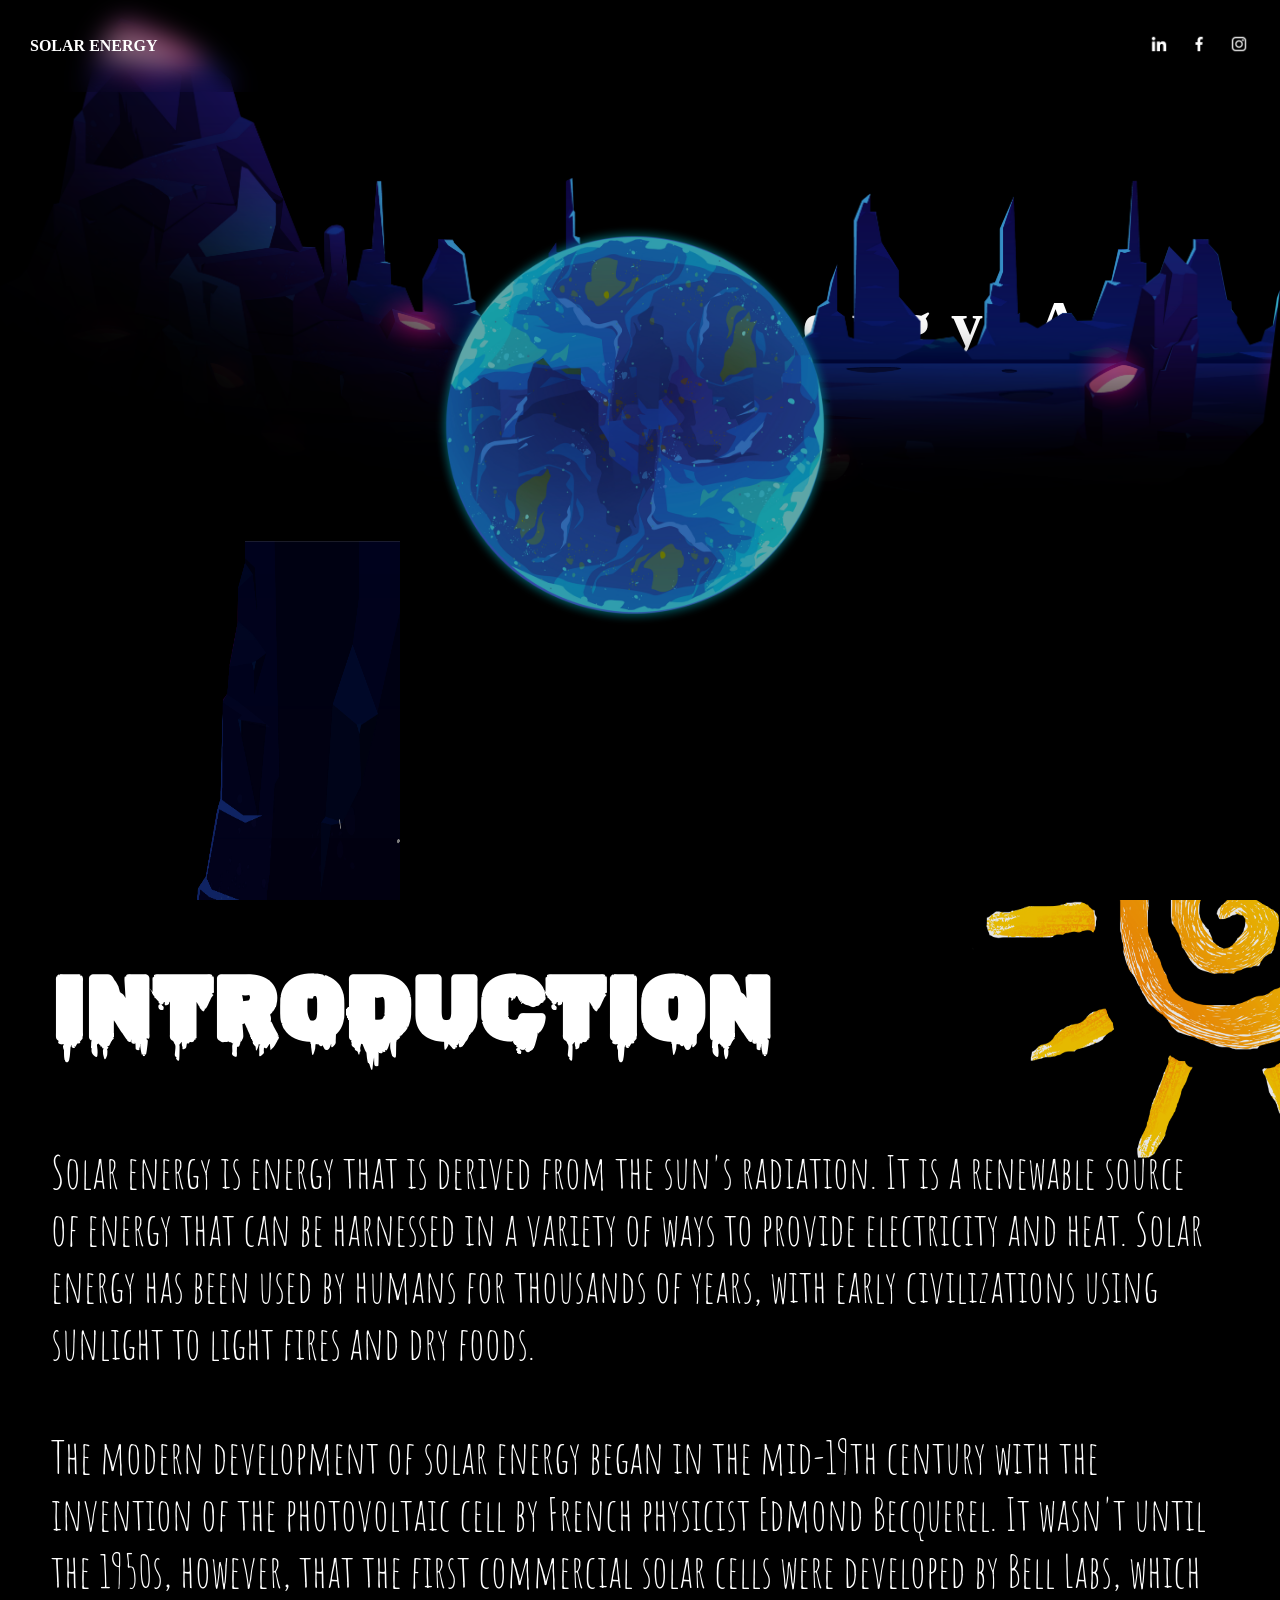
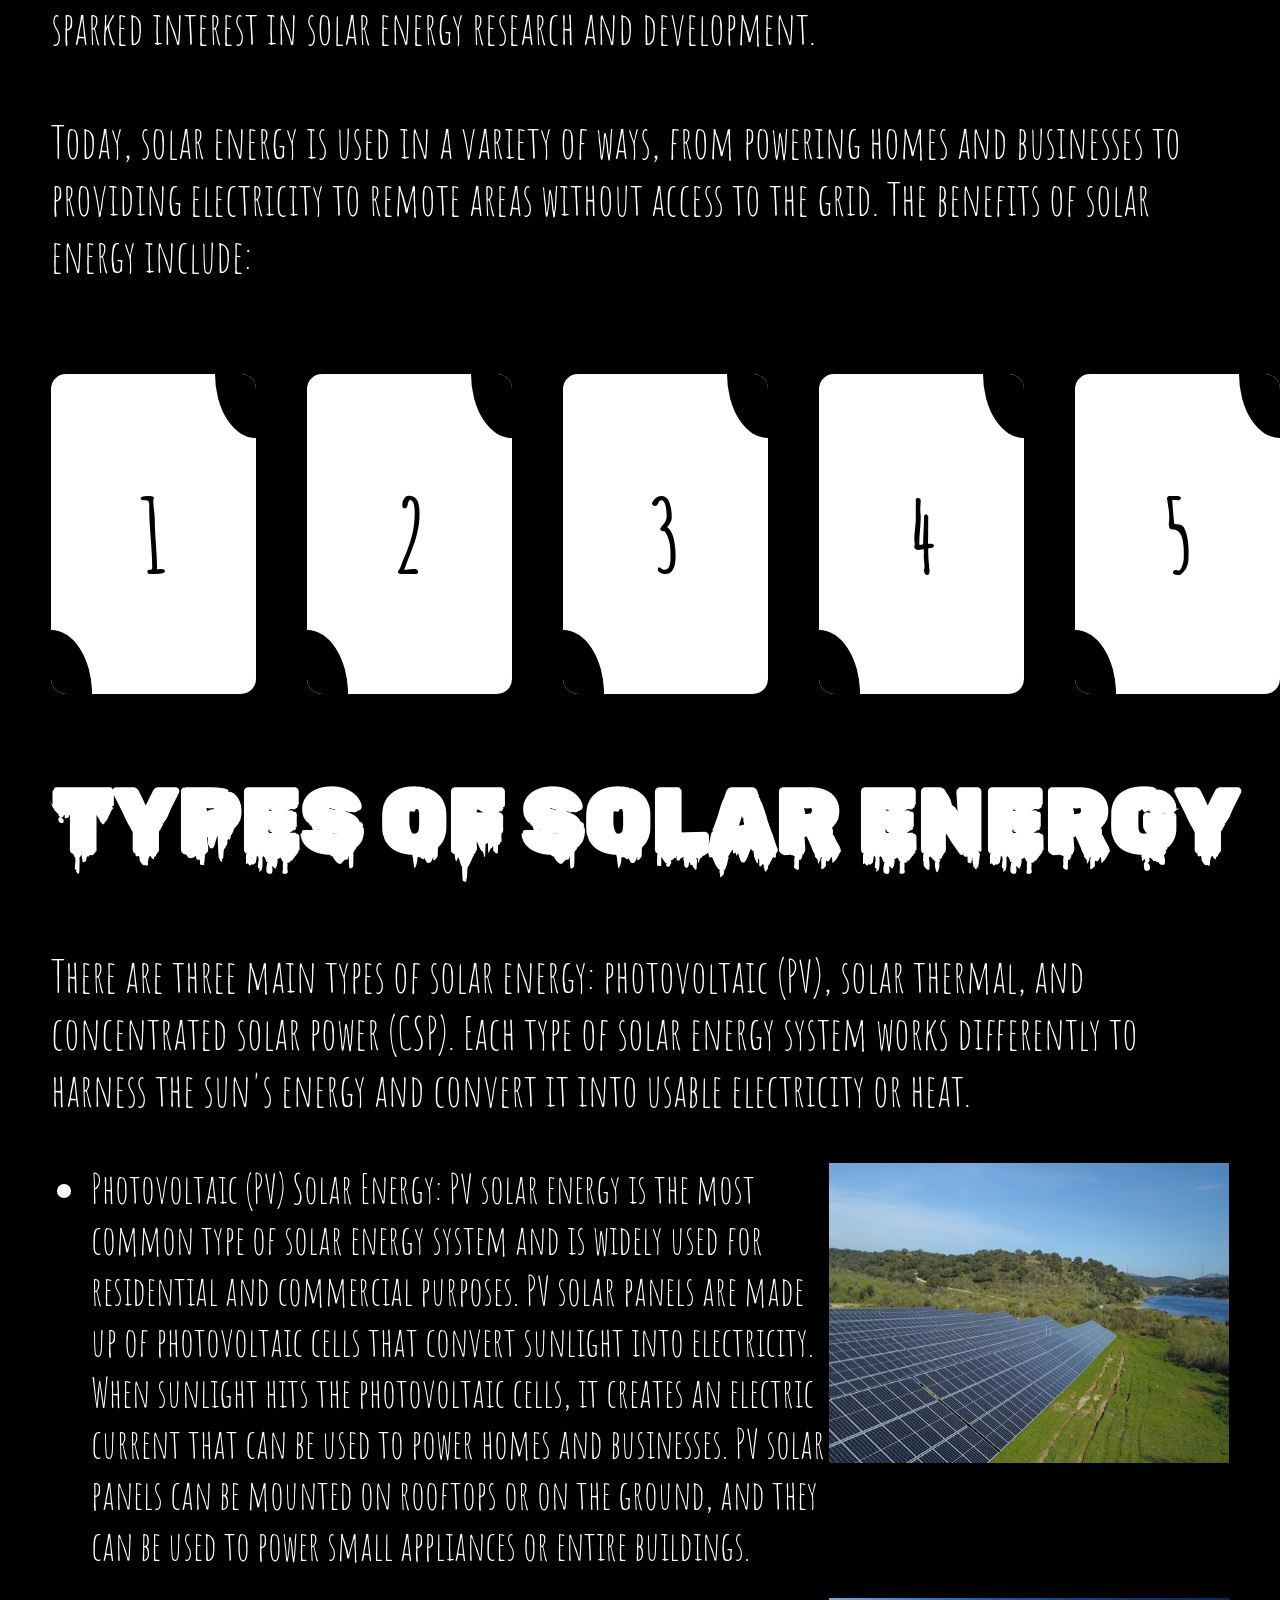
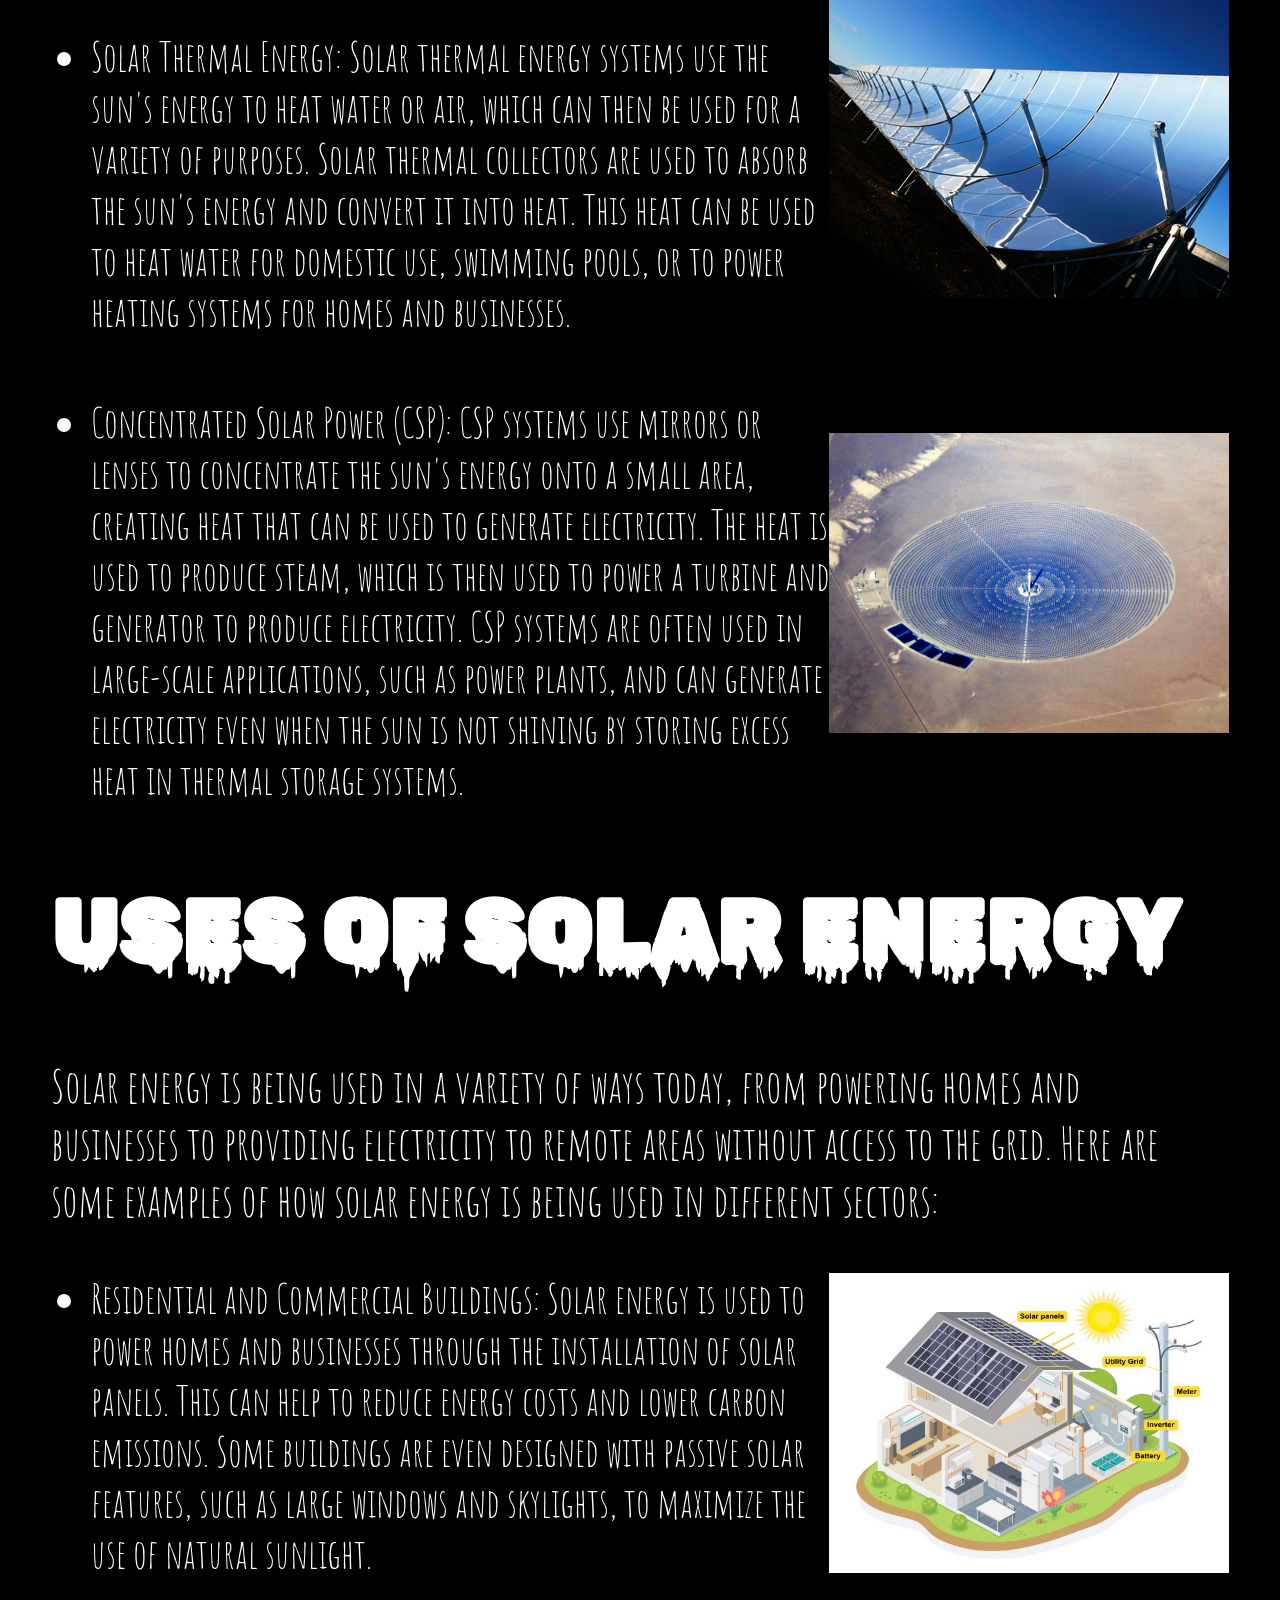
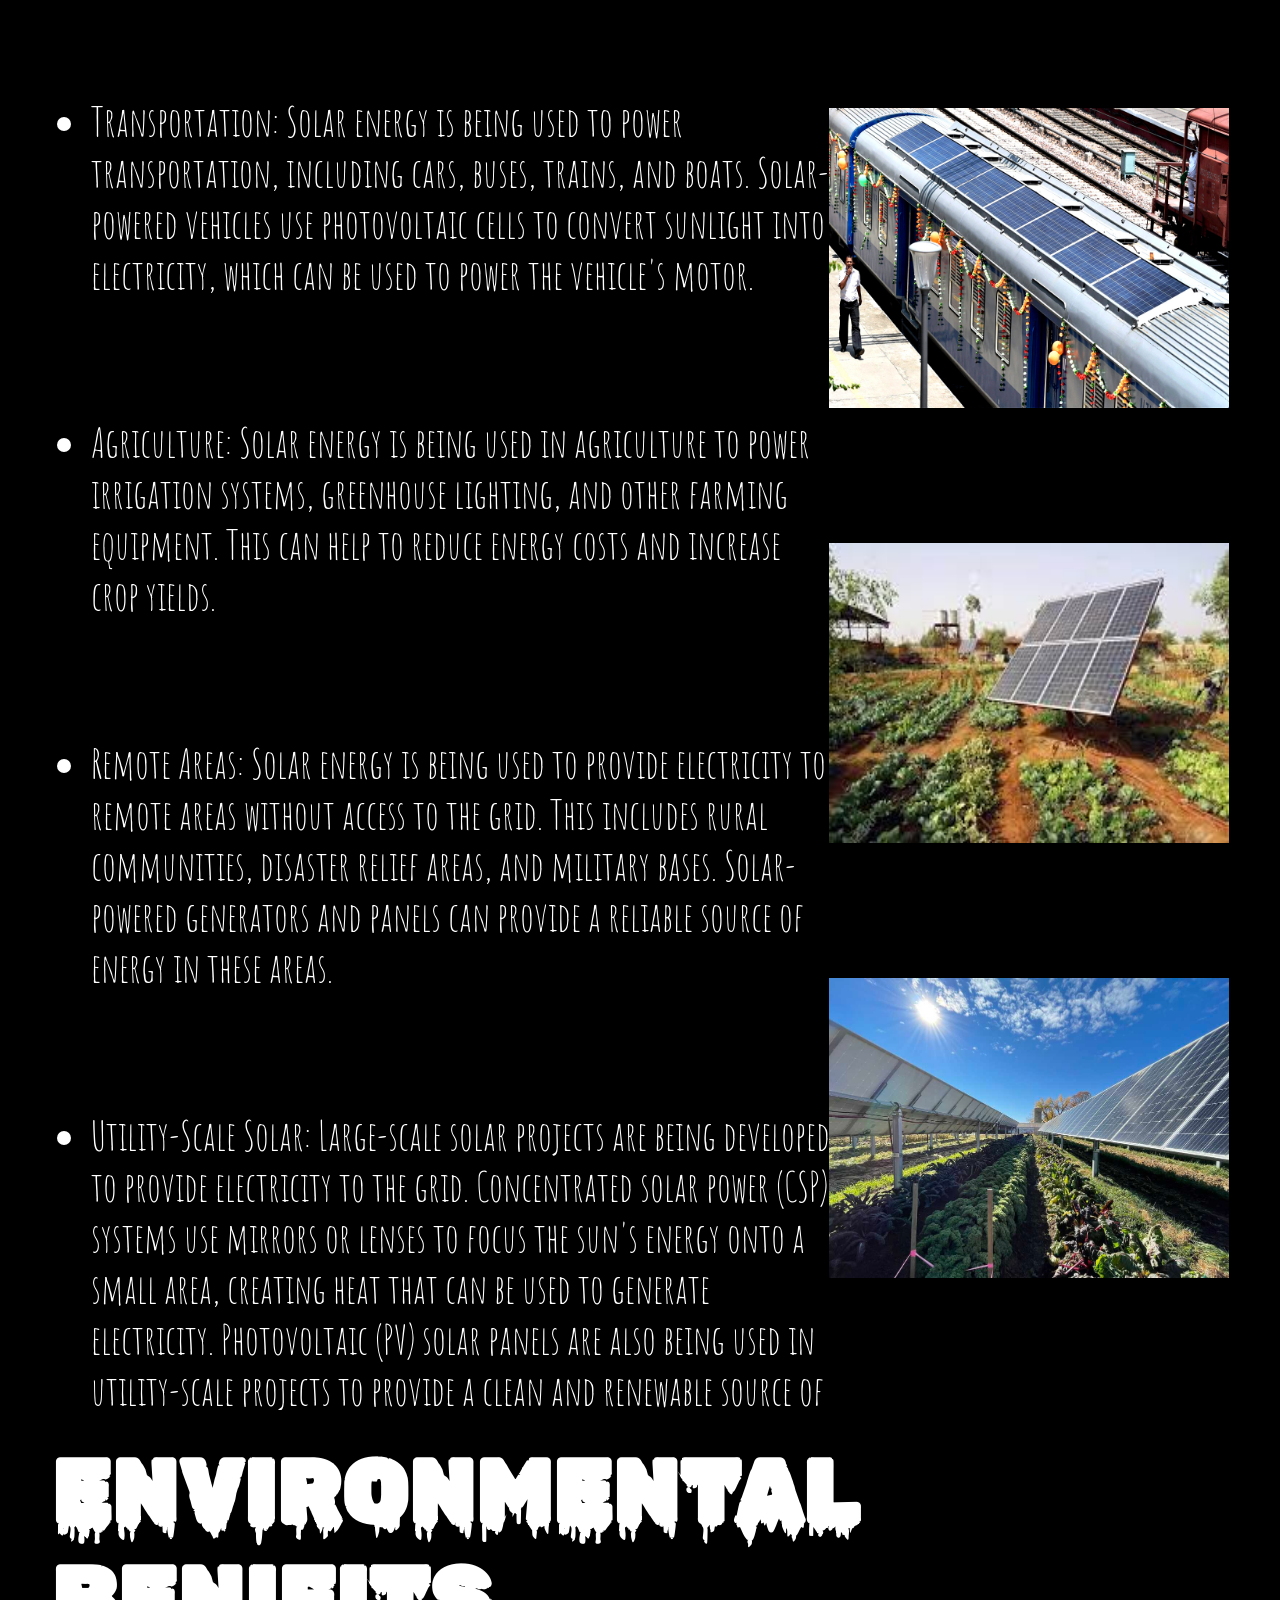
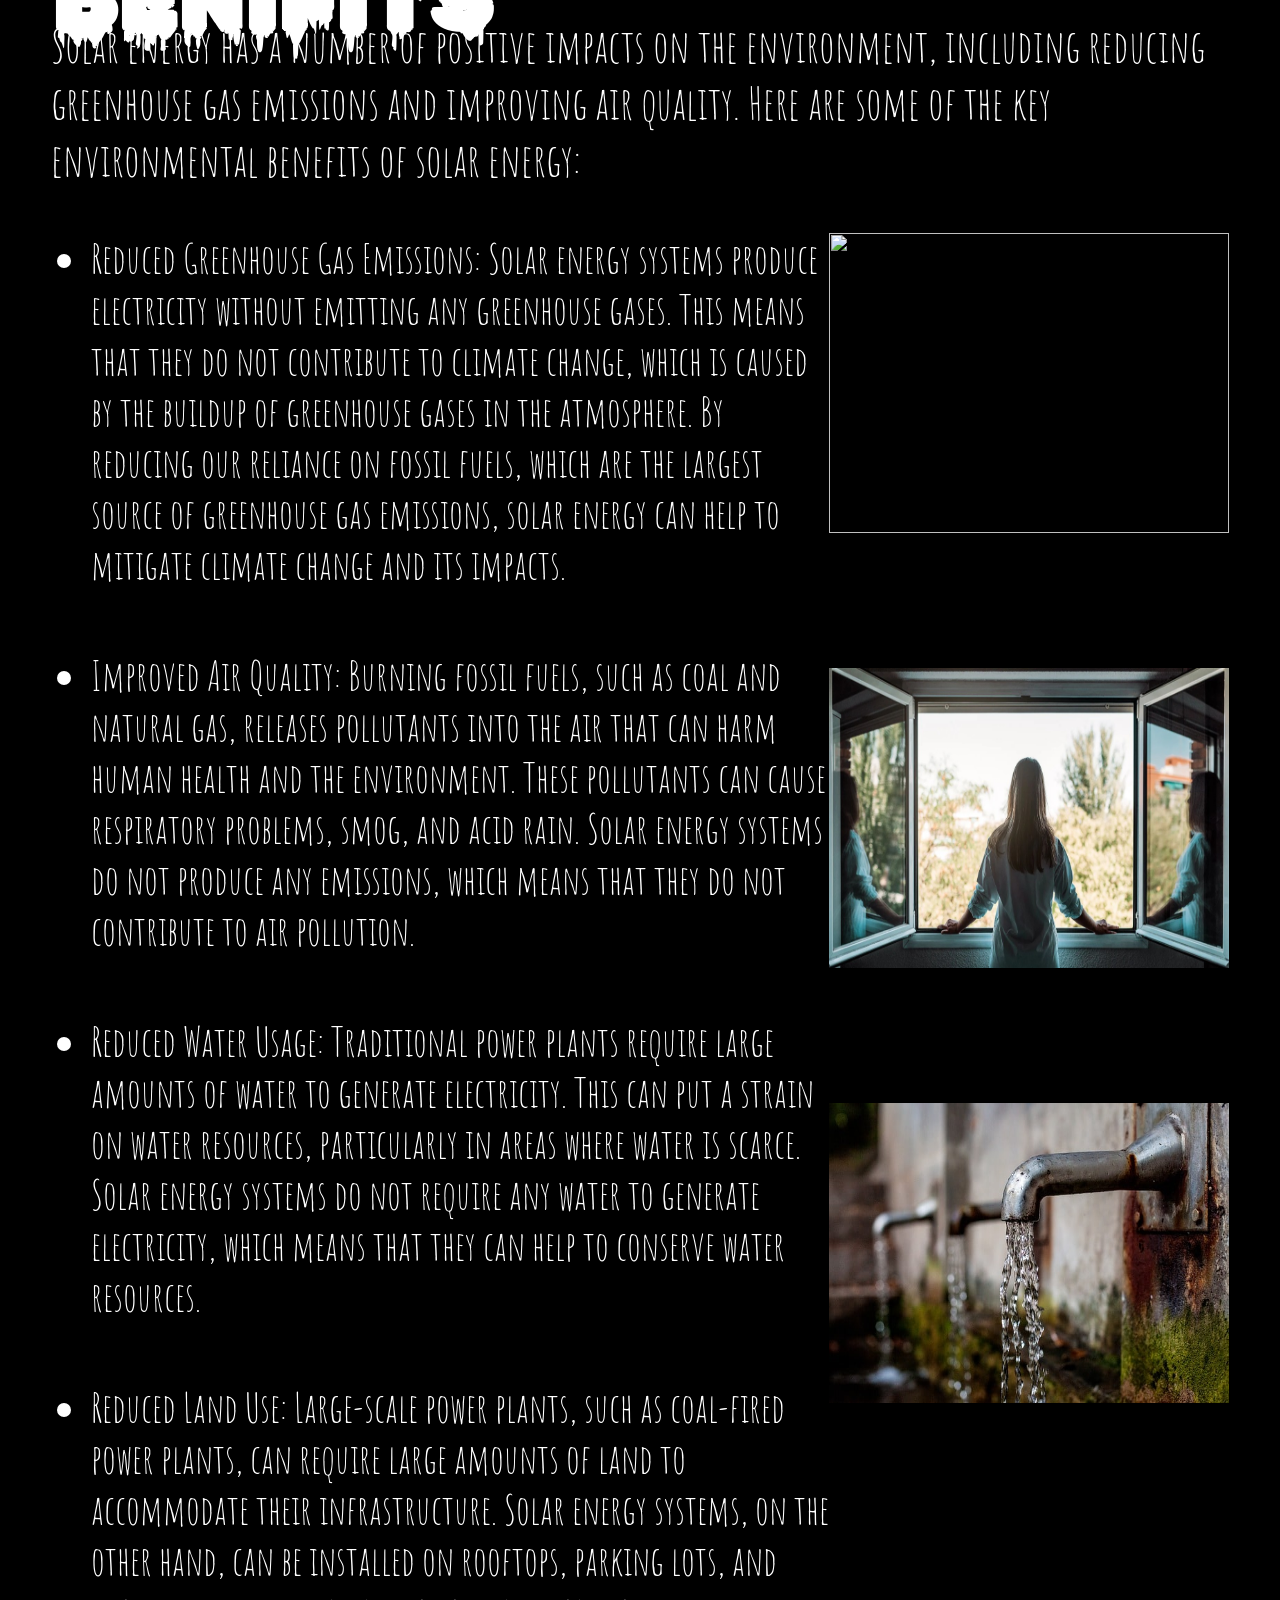
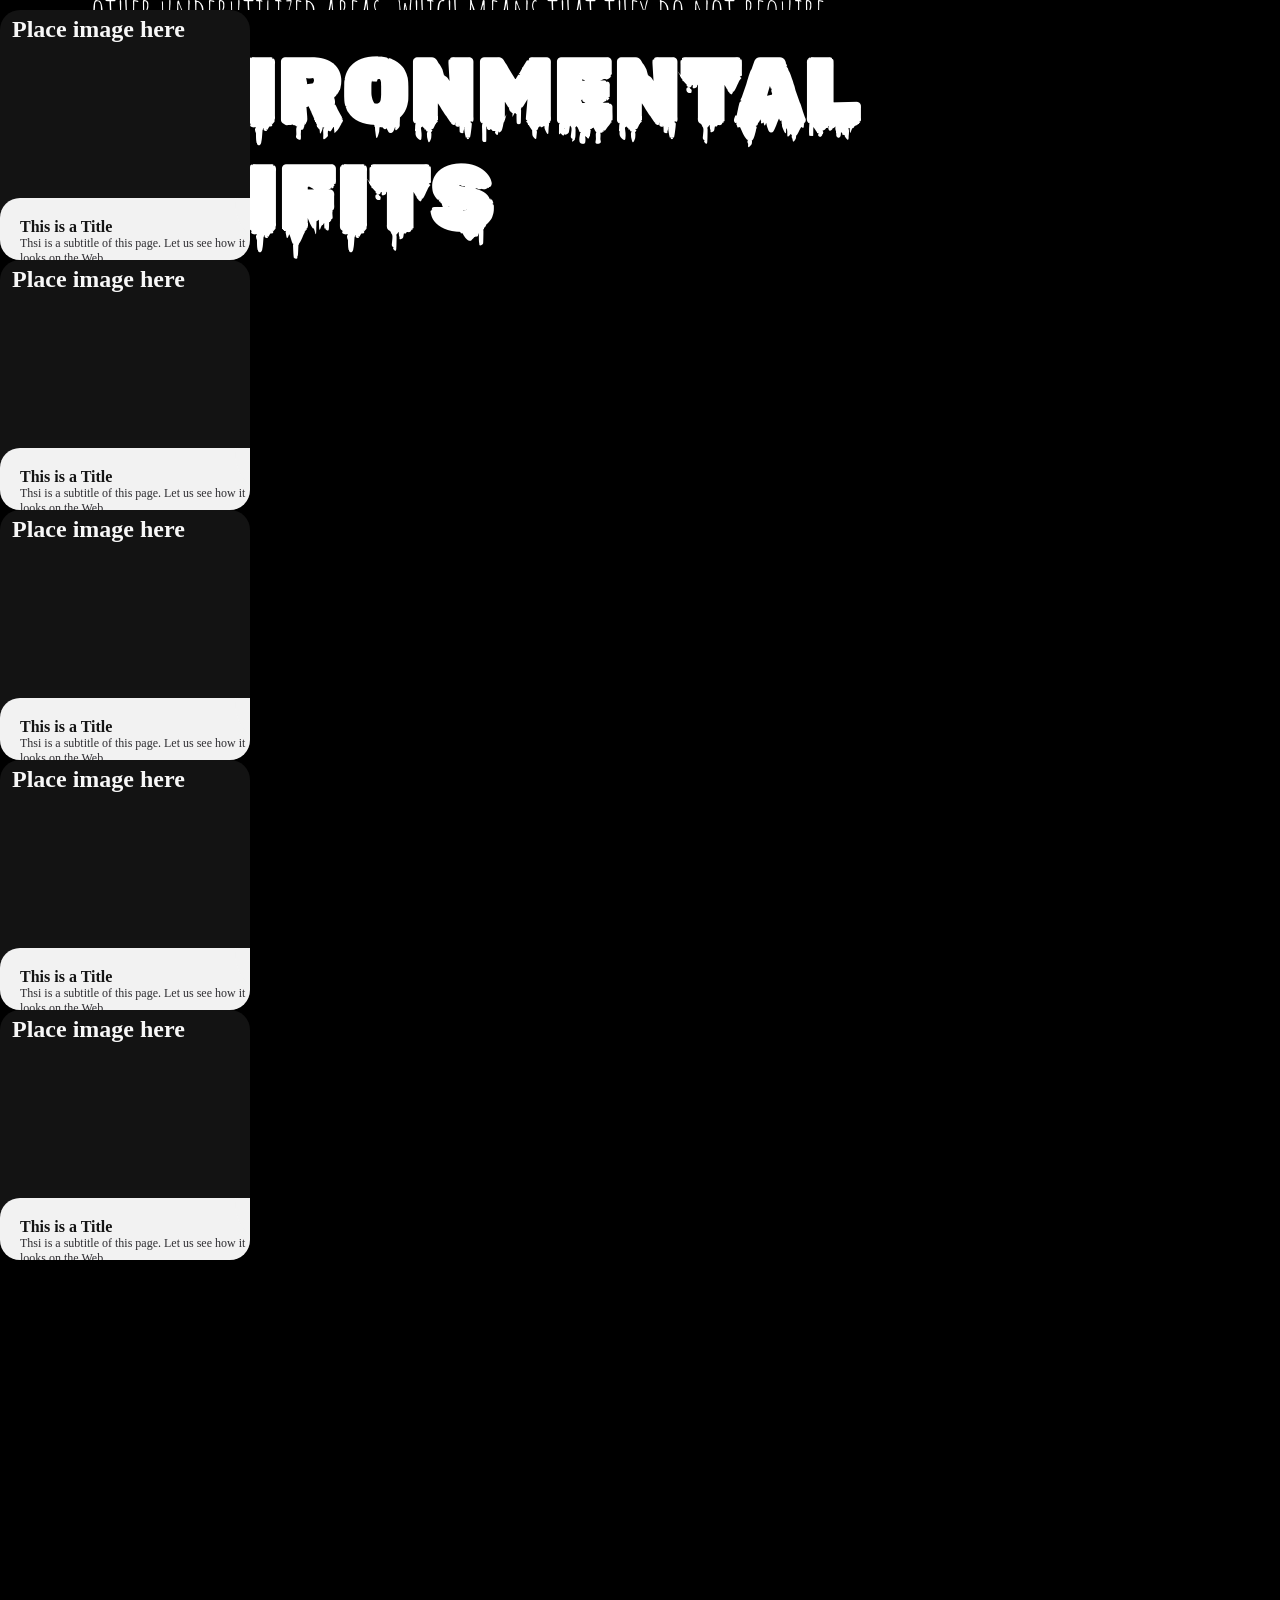
==== commit 5ea0f897: "Update index.html" ====
--- a/index.html
+++ b/index.html
@@ -19,9 +19,9 @@
     <div class="logo">SOLAR ENERGY</div>
     <div class="nav-links">
       <ul>
-        <li><img src="images/linkedin.png" alt="" /></li>
-        <li><img src="images/facebook.png" alt="" /></li>
-        <li><img src="images/instagram-logo.png" alt="" /></li>
+        <li><img src="/images/linkedin.png" alt="" /></li>
+        <li><img src="/images/facebook.png" alt="" /></li>
+        <li><img src="/images/instagram-logo.png" alt="" /></li>
       </ul>
     </div>
   </nav>
@@ -29,29 +29,29 @@
   <section id="sectionone" class="screen">
     <div id="scene">
       <div data-depth="0.1" class="bg">
-        <img src="images/background.png" alt="" />
+        <img src="/images/background.png" alt="" />
       </div>
       <div data-depth="0.2" class="rock1">
-        <img src="images/rock.png" alt="" />
+        <img src="/images/rock.png" alt="" />
       </div>
       <div data-depth="1.2" class="earth">
-        <img src="images/earth.png" alt="" />
+        <img src="/images/earth.png" alt="" />
       </div>
       <div data-depth="0.1" class="text">
         <h1>SolarEnergy And Its Utilization</h1>
       </div>
       <div data-depth="0.4" class="mid">
-        <img src="images/mid.png" alt="" />
+        <img src="/images/mid.png" alt="" />
       </div>
       <div data-depth="0.1" class="fore">
-        <img src="images/foreground.png" alt="" />
+        <img src="/images/foreground.png" alt="" />
       </div>
     </div>
   </section>
   <section class="screen2">
     <div id="scene2">
       <div data-depth="0.3" class="sun">
-        <img src="images/sun.png" alt="" />
+        <img src="/images/sun.png" alt="" />
       </div>
     </div>
     <div class="head2">
@@ -140,7 +140,7 @@
       </ul>
     </div>
     <div class="images">
-      <img src="images/home.jpeg">
+      <img src="/images/home.jpeg">
       <img src="/images/home1.jpeg">
       <img src="/images/home2.jpeg">
       <img src="/images/home3.jpeg">
@@ -172,7 +172,7 @@
       </ul>
     </div>
     <div class="images">
-      <img src="images/green.jpeg">
+      <img src="green.jpeg">
       <img src="/images/green1.jpeg">
       <img src="/images/green2.jpeg">
     </div>
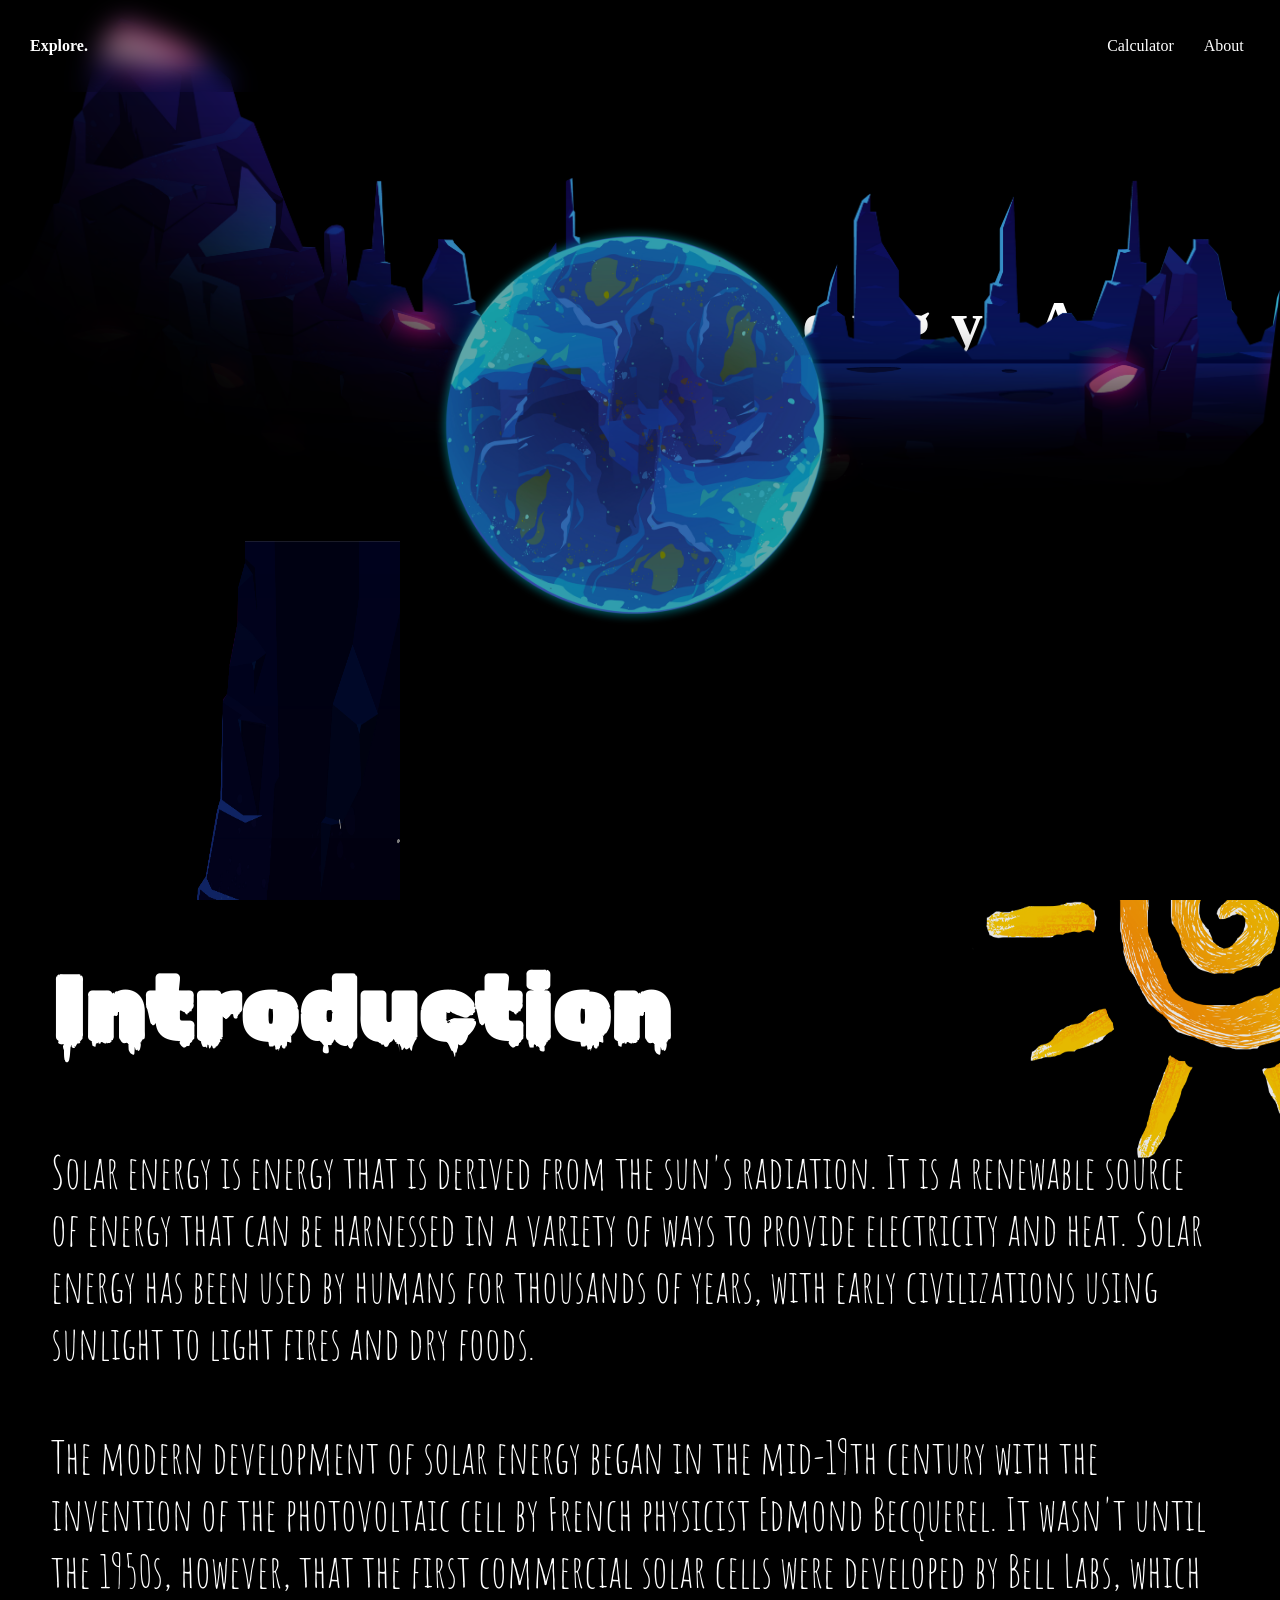
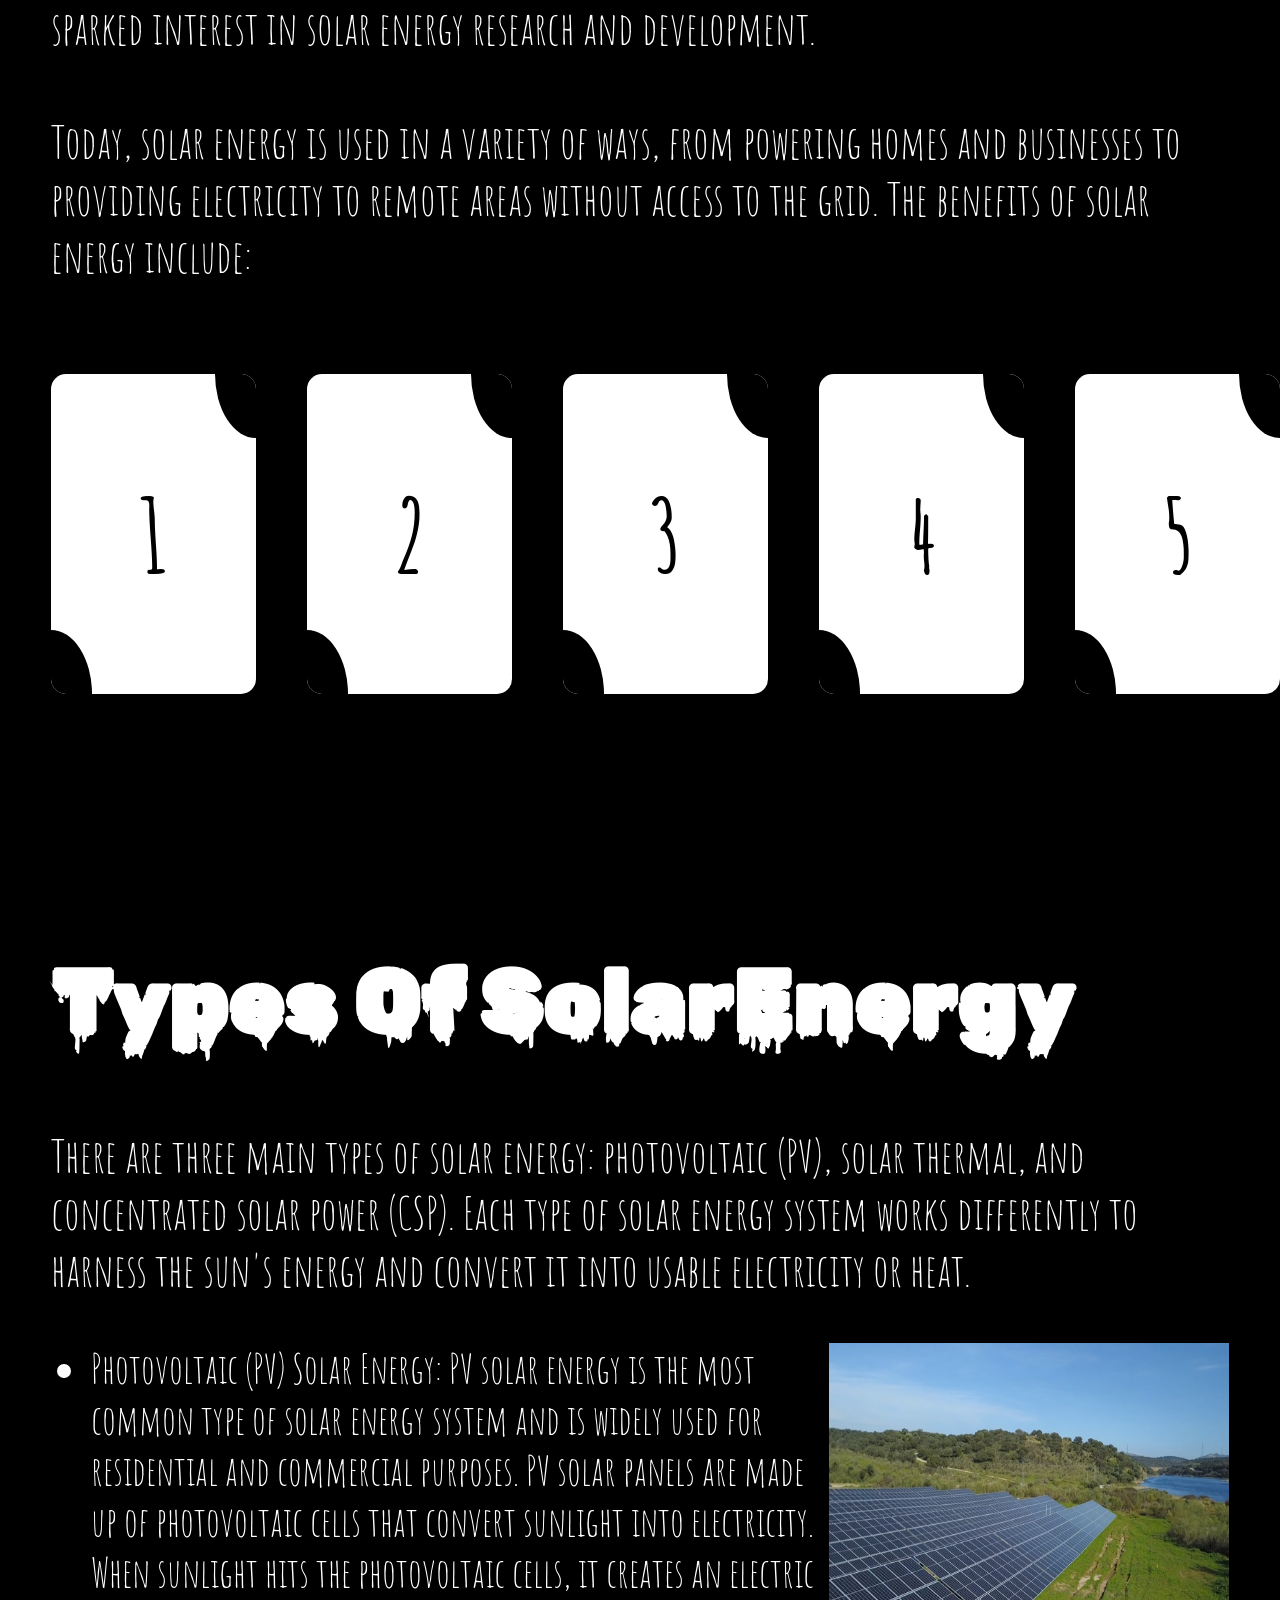
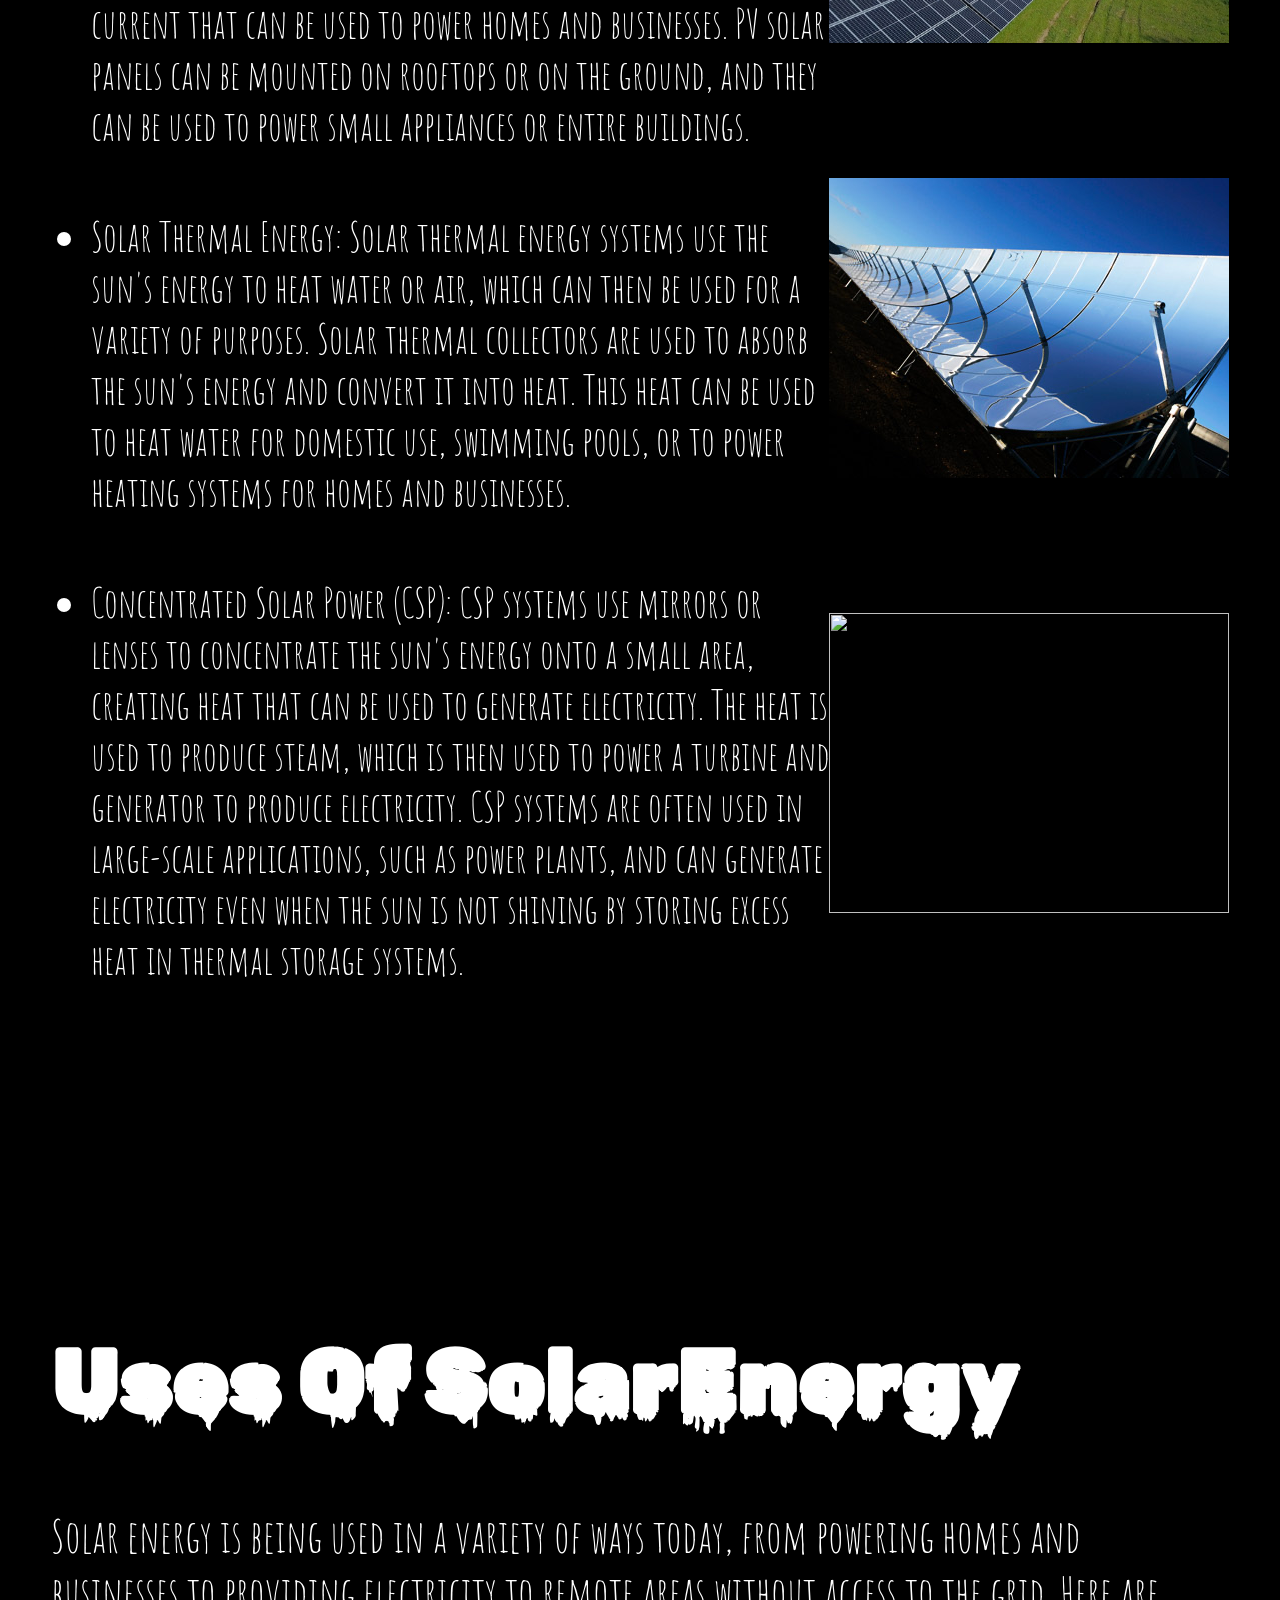
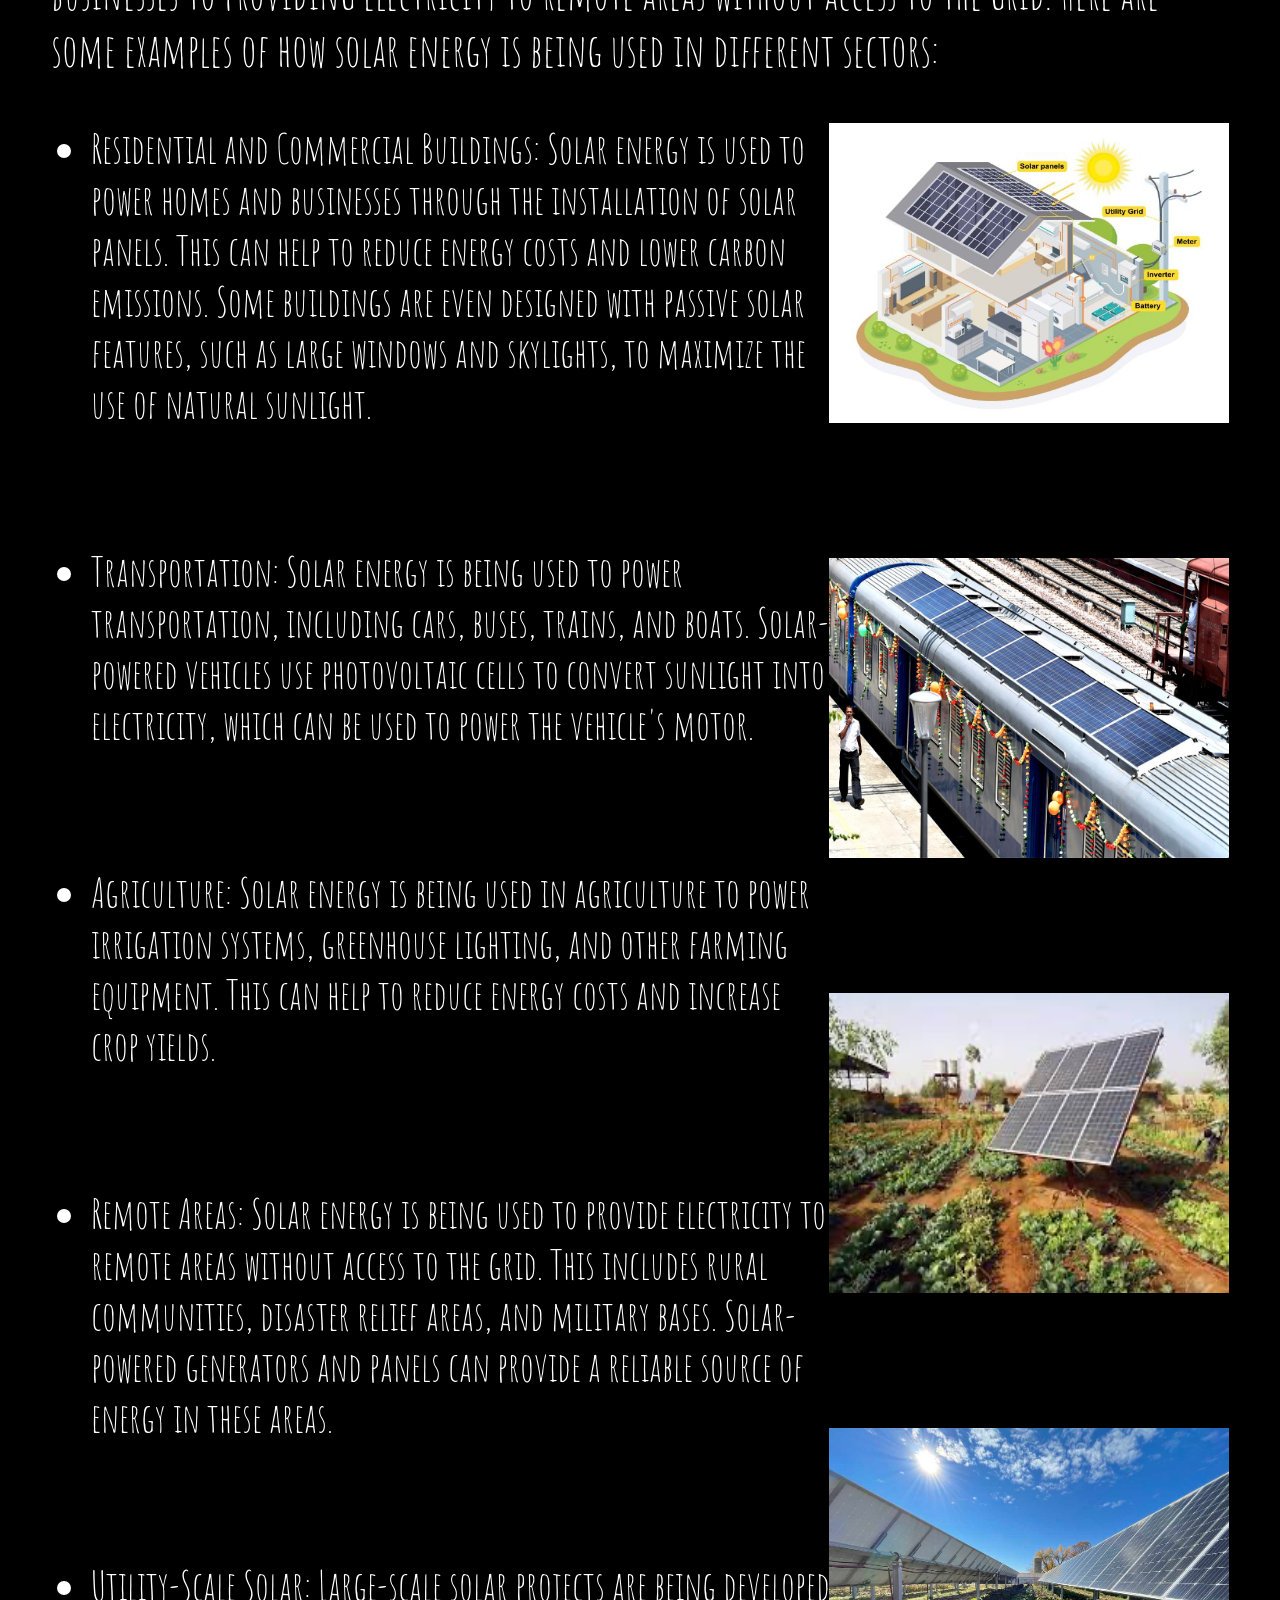
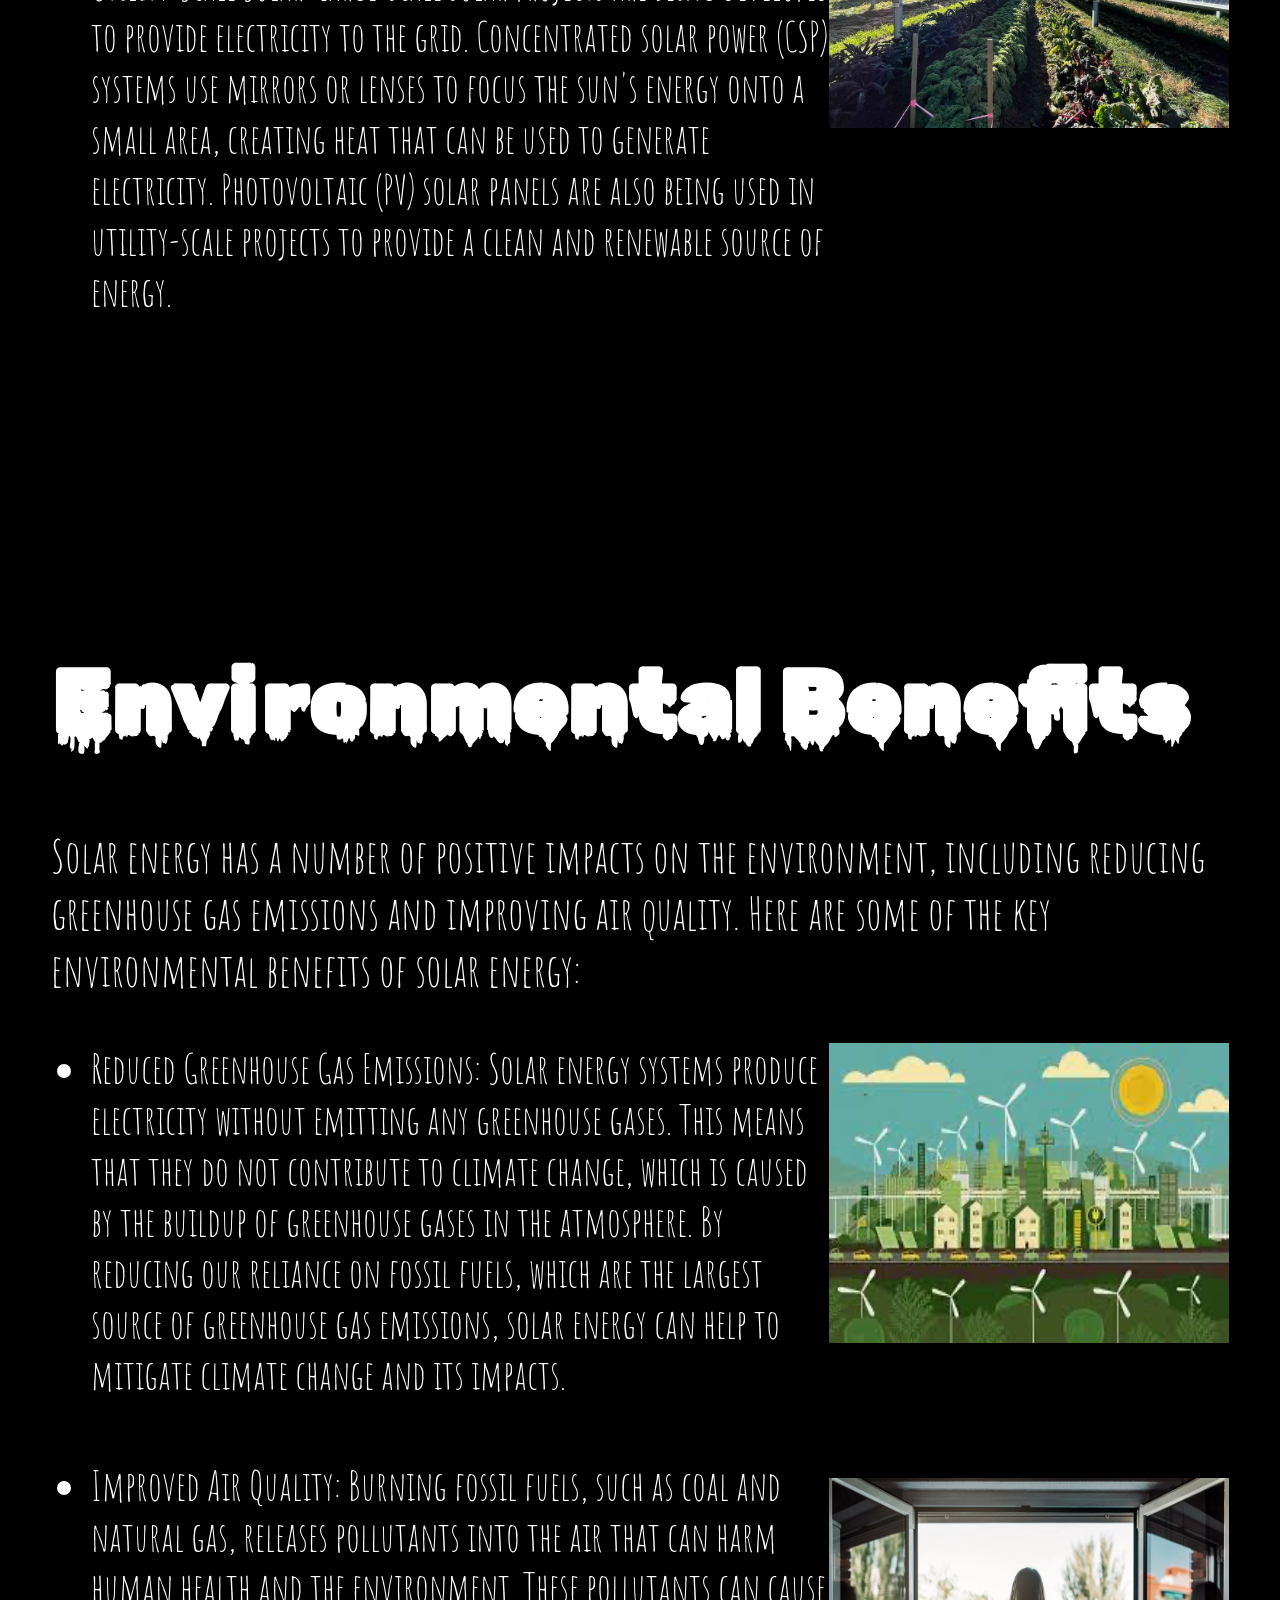
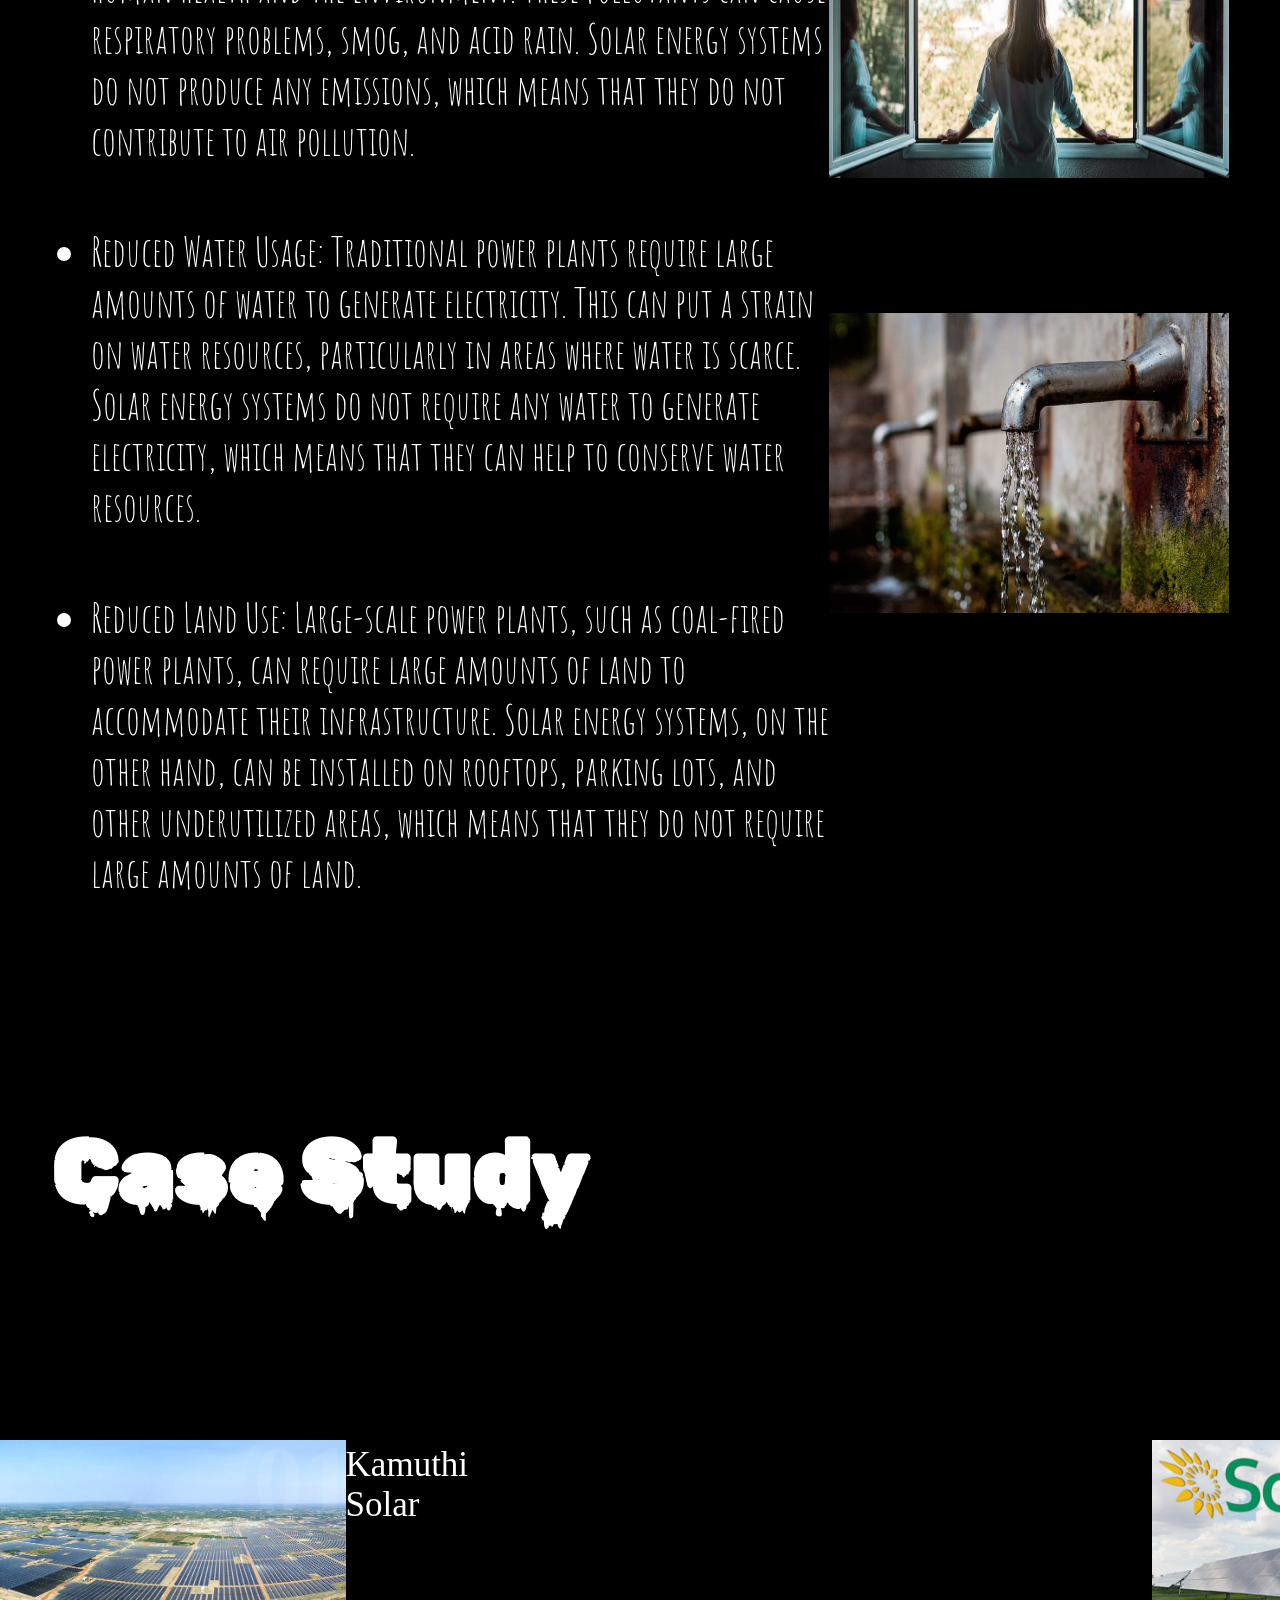
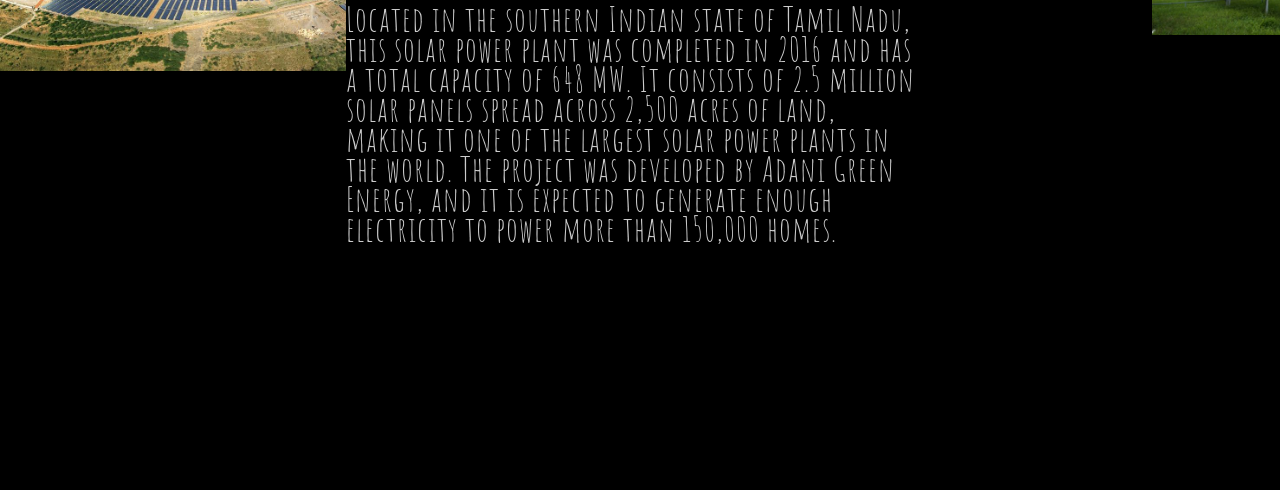
==== commit 49fa8102: "Modified Photos Changed photo resolution" ====
--- a/index.html
+++ b/index.html
@@ -7,6 +7,7 @@
   <meta http-equiv="X-UA-Compatible" content="ie=edge" />
   <title>SolarEnergy</title>
   <link rel="stylesheet" href="style.css" />
+  <link rel="stylesheet" href="https://unpkg.com/swiper/swiper-bundle.min.css" />
   <link rel="preconnect" href="https://fonts.googleapis.com">
   <link rel="preconnect" href="https://fonts.gstatic.com" crossorigin>
   <link
@@ -16,12 +17,11 @@
 
 <body>
   <nav>
-    <div class="logo">SOLAR ENERGY</div>
+    <div class="logo">Explore.</div>
     <div class="nav-links">
       <ul>
-        <li><img src="/images/linkedin.png" alt="" /></li>
-        <li><img src="/images/facebook.png" alt="" /></li>
-        <li><img src="/images/instagram-logo.png" alt="" /></li>
+        <li><a href="/cal.html">Calculator</a></li>
+        <li><a href="/about.html">About</a></li>
       </ul>
     </div>
   </nav>
@@ -29,22 +29,22 @@
   <section id="sectionone" class="screen">
     <div id="scene">
       <div data-depth="0.1" class="bg">
-        <img src="/images/background.png" alt="" />
+        <img src="images/background.png" alt="" />
       </div>
       <div data-depth="0.2" class="rock1">
-        <img src="/images/rock.png" alt="" />
+        <img src="images/rock.png" alt="" />
       </div>
       <div data-depth="1.2" class="earth">
-        <img src="/images/earth.png" alt="" />
+        <img src="images/earth.png" alt="" />
       </div>
       <div data-depth="0.1" class="text">
         <h1>SolarEnergy And Its Utilization</h1>
       </div>
       <div data-depth="0.4" class="mid">
-        <img src="/images/mid.png" alt="" />
+        <img src="images/mid.png" alt="" />
       </div>
       <div data-depth="0.1" class="fore">
-        <img src="/images/foreground.png" alt="" />
+        <img src="images/foreground.png" alt="" />
       </div>
     </div>
   </section>
@@ -55,7 +55,7 @@
       </div>
     </div>
     <div class="head2">
-      <h2>INTRODUCTION</h2>
+      <h2>Introduction</h2>
     </div>
     <div class="para">
       Solar energy is energy that is derived from the sun's radiation. It is a renewable source of energy that can be
@@ -77,7 +77,7 @@
   </section>
   <section class="screen3">
     <div class="head3">
-      <h2>TYPES OF SOLAR ENERGY</h2>
+      <h2>Types Of SolarEnergy</h2>
     </div>
     <div class="para2">
       There are three main types of solar energy: photovoltaic (PV), solar thermal, and concentrated solar power (CSP).
@@ -106,15 +106,15 @@
           excess heat in thermal storage systems.</li>
       </ul>
       <div class="images">
-        <img src="/images/voltic.jpeg">
-        <img src="/images/thermal.jpeg">
-        <img src="/images/concentrated.jpeg">
+        <img src="/images/voltic.png">
+        <img src="/images/thermal.png">
+        <img src="/images/concentrated.png">
       </div>
     </div>
   </section>
   <section class="screen4">
     <div class="head3">
-      <h2>USES OF SOLAR ENERGY</h2>
+      <h2>Uses Of SolarEnergy</h2>
     </div>
     <div class="para2">
       Solar energy is being used in a variety of ways today, from powering homes and businesses to providing electricity
@@ -140,15 +140,15 @@
       </ul>
     </div>
     <div class="images">
-      <img src="/images/home.jpeg">
-      <img src="/images/home1.jpeg">
-      <img src="/images/home2.jpeg">
-      <img src="/images/home3.jpeg">
+      <img src="/images/home.png">
+      <img src="/images/home1.png">
+      <img src="/images/home2.png">
+      <img src="/images/home3.png">
     </div>
   </section>
   <section class="screen5">
     <div class="head3">
-      <h2>ENVIRONMENTAL BENIFITS</h2>
+      <h2>Environmental Benefits</h2>
     </div>
     <div class="para2">
       Solar energy has a number of positive impacts on the environment, including reducing greenhouse gas emissions and
@@ -172,100 +172,187 @@
       </ul>
     </div>
     <div class="images">
-      <img src="green.jpeg">
-      <img src="/images/green1.jpeg">
-      <img src="/images/green2.jpeg">
-    </div>
-  </section>
-  <section class="screen6">
+      <img src="/images/green.png">
+      <img src="/images/green1.png">
+      <img src="/images/green2.png">
+    </div>
+  </section>
+  <section class="isk">
     <div class="head3">
-      <h2>ENVIRONMENTAL BENIFITS</h2>
-    </div>
-    <div class="case">
-      <article class="card">
-        <div class="temporary_text">
-          Place image here
-        </div>
-        <div class="card_content">
-          <span class="card_title">This is a Title</span>
-          <span class="card_subtitle">Thsi is a subtitle of this page. Let us see how it looks on the Web.</span>
-          <p class="card_description">Lorem ipsum dolor, sit amet expedita exercitationem recusandae aut dolor tempora
-            aperiam itaque possimus at, cupiditate earum, quae repudiandae aspernatur? Labore minus soluta consequatur
-            placeat.</p>
-
-        </div>
-      </article>
-
-      <article class="card">
-        <div class="temporary_text">
-          Place image here
-        </div>
-        <div class="card_content">
-          <span class="card_title">This is a Title</span>
-          <span class="card_subtitle">Thsi is a subtitle of this page. Let us see how it looks on the Web.</span>
-          <p class="card_description">Lorem ipsum dolor, sit amet expedita exercitationem recusandae aut dolor tempora
-            aperiam itaque possimus at, cupiditate earum, quae repudiandae aspernatur? Labore minus soluta consequatur
-            placeat.</p>
-  
-        </div>
-      </article>
-
-      <article class="card">
-        <div class="temporary_text">
-          Place image here
-        </div>
-        <div class="card_content">
-          <span class="card_title">This is a Title</span>
-          <span class="card_subtitle">Thsi is a subtitle of this page. Let us see how it looks on the Web.</span>
-          <p class="card_description">Lorem ipsum dolor, sit amet expedita exercitationem recusandae aut dolor tempora
-            aperiam itaque possimus at, cupiditate earum, quae repudiandae aspernatur? Labore minus soluta consequatur
-            placeat.</p>
-  
-        </div>
-      </article>
-
-      <article class="card">
-        <div class="temporary_text">
-          Place image here
-        </div>
-        <div class="card_content">
-          <span class="card_title">This is a Title</span>
-          <span class="card_subtitle">Thsi is a subtitle of this page. Let us see how it looks on the Web.</span>
-          <p class="card_description">Lorem ipsum dolor, sit amet expedita exercitationem recusandae aut dolor tempora
-            aperiam itaque possimus at, cupiditate earum, quae repudiandae aspernatur? Labore minus soluta consequatur
-            placeat.</p>
-  
-        </div>
-      </article>
-
-      <article class="card">
-        <div class="temporary_text">
-          Place image here
-        </div>
-        <div class="card_content">
-          <span class="card_title">This is a Title</span>
-          <span class="card_subtitle">Thsi is a subtitle of this page. Let us see how it looks on the Web.</span>
-          <p class="card_description">Lorem ipsum dolor, sit amet expedita exercitationem recusandae aut dolor tempora
-            aperiam itaque possimus at, cupiditate earum, quae repudiandae aspernatur? Labore minus soluta consequatur
-            placeat.</p>
-  
-        </div>
-      </article>
-    </div>
-  </section>
-  <script src="https://cdnjs.cloudflare.com/ajax/libs/parallax/3.1.0/parallax.min.js"></script>
-  <script src="https://cdnjs.cloudflare.com/ajax/libs/gsap/3.11.5/gsap.min.js"></script>
-  <script src="https://cdnjs.cloudflare.com/ajax/libs/gsap/3.11.5/Flip.min.js"></script>
-  <script src="https://cdnjs.cloudflare.com/ajax/libs/gsap/3.11.5/ScrollTrigger.min.js"></script>
-  <script src="https://cdnjs.cloudflare.com/ajax/libs/gsap/3.11.5/Observer.min.js"></script>
-  <script src="https://cdnjs.cloudflare.com/ajax/libs/gsap/3.11.5/ScrollToPlugin.min.js"></script>
-  <script src="https://cdnjs.cloudflare.com/ajax/libs/gsap/3.11.5/Draggable.min.js"></script>
-  <script src="https://cdnjs.cloudflare.com/ajax/libs/gsap/3.11.5/EaselPlugin.min.js"></script>
-  <script src="https://cdnjs.cloudflare.com/ajax/libs/gsap/3.11.5/MotionPathPlugin.min.js"></script>
-  <script src="https://cdnjs.cloudflare.com/ajax/libs/gsap/3.11.5/PixiPlugin.min.js"></script>
-  <script src="https://cdnjs.cloudflare.com/ajax/libs/gsap/3.11.5/TextPlugin.min.js"></script>
-
-  <script src="index.js" type="text/javascript"></script>
+      <h2>Case Study</h2>
+    </div>
+  </section>
+  <section id="sectiontwo" class="screen">
+    <div class="swiper-container">
+      <div class="swiper-wrapper">
+        <!-- SLIDE ONE -->
+        <div class="swiper-slide">
+          <div class="slide-number">
+            <p><span>Kamuthi Solar</span></p>
+          </div>
+          <div class="slide-text">
+            <h4><span>01</span></h4>
+          </div>
+          <div class="slide-detail">
+            <p>
+              <span>Located in the southern Indian state of Tamil Nadu, this solar power plant was completed in 2016 and
+                has a total capacity of 648 MW. It consists of 2.5 million solar panels spread across 2,500 acres of
+                land, making it one of the largest solar power plants in the world. The project was developed by Adani
+                Green Energy, and it is expected to generate enough electricity to power more than 150,000 homes.
+              </span>
+            </p>
+          </div>
+          <div class="slide-img"></div>
+        </div>
+
+        <!-- 02 -->
+        <div class="swiper-slide">
+          <div class="slide-number">
+            <p><span>SolarCity</span></p>
+          </div>
+          <div class="slide-text">
+            <h4><span>02</span></h4>
+          </div>
+          <div class="slide-detail">
+            <p>
+              <span>SolarCity is a solar energy company that was founded in 2006 and is based in California. The company
+                installs solar panels on homes and businesses and provides financing options for customers. SolarCity
+                was acquired by Tesla in 2016 and is now part of Tesla Energy. The company has installed over 3 GW of
+                solar energy systems in the US, making it one of the largest solar installers in the country.
+            </p>
+          </div>
+          <div class="slide-img"></div>
+        </div>
+
+        <!-- 03 -->
+        <div class="swiper-slide">
+          <div class="slide-number">
+            <p><span>Noor Abu Dhabi</span></p>
+          </div>
+          <div class="slide-text">
+            <h4><span>03</span></h4>
+          </div>
+          <div class="slide-detail">
+            <p>
+              <span>This solar power plant was completed in 2019 and has a total capacity of 1,177 MW, making it the
+                largest single-site solar power plant in the world. It is located in the UAE and consists of over 3.2
+                million solar panels spread across 8 square kilometers of land. The project was developed by a
+                consortium of companies led by Abu Dhabi Power Corporation and Masdar, and it is expected to provide
+                enough electricity to power 90,000 homes.
+              </span>
+            </p>
+          </div>
+          <div class="slide-img"></div>
+        </div>
+
+        <!-- 04 -->
+        <div class="swiper-slide">
+          <div class="slide-number">
+            <p><span>Ivanpah Solar</span></p>
+          </div>
+          <div class="slide-text">
+            <h4><span>04</span></h4>
+          </div>
+          <div class="slide-detail">
+            <p>
+              <span>This solar power plant is located in California and has a total capacity of 392 MW. It consists of
+                three solar thermal power towers that use mirrors to focus sunlight onto a central receiver, which then
+                heats up water to create steam and generate electricity. The project was developed by BrightSource
+                Energy and is co-owned by NRG Energy and Google.
+              </span>
+            </p>
+          </div>
+          <div class="slide-img"></div>
+        </div>
+
+        <!-- 05 -->
+        <div class="swiper-slide" style="margin: 0">
+          <div class="slide-number">
+            <p><span>Ta'u Island Solar</span></p>
+          </div>
+          <div class="slide-text">
+            <h4><span>05</span></h4>
+          </div>
+          <div class="slide-detail">
+            <p>
+              <span>Ta'u Island, located in American Samoa, was previously powered by diesel generators that had to be
+                refueled every few weeks. In 2016, Tesla installed a solar microgrid on the island that consists of
+                5,328 solar panels and 60 Tesla Powerpacks. The microgrid provides enough electricity to power the
+                entire island, even during periods of cloudy weather.
+              </span>
+            </p>
+          </div>
+          <div class="slide-img"></div>
+        </div>
+
+        <!-- 06 -->
+
+        <div class="swiper-slide">
+          <div class="slide-number">
+            <p><span>Solar Impulse</span></p>
+          </div>
+          <div class="slide-text">
+            <h4><span>06</span></h4>
+          </div>
+          <div class="slide-detail">
+            <p>
+              <span>In 2016, the Solar Impulse 2 completed the first ever round-the-world flight powered solely by solar
+                energy. The solar-powered aircraft completed a 26,000-mile journey that took over a year to complete,
+                showcasing the potential of solar energy in transportation.
+              </span>
+            </p>
+          </div>
+          <div class="slide-img"></div>
+        </div>
+
+        <!-- 07 -->
+
+        <div class="swiper-slide">
+          <div class="slide-number">
+            <p><span>The Shams 1</span></p>
+          </div>
+          <div class="slide-text">
+            <h4><span>07</span></h4>
+          </div>
+          <div class="slide-detail">
+            <p>
+              <span>Located in Abu Dhabi, the Shams 1 Solar Power Plant is one of the largest concentrated solar power
+                plants in the world, with a capacity of 100 MW. The plant uses parabolic troughs to focus sunlight onto
+                a central receiver, which heats a fluid to create steam that drives a turbine to generate electricity.
+              </span>
+            </p>
+          </div>
+          <div class="slide-img"></div>
+        </div>
+
+        <!-- 08 -->
+
+        <div class="swiper-slide">
+          <div class="slide-number">
+            <p><span>The Khi Solar</span></p>
+          </div>
+          <div class="slide-text">
+            <h4><span>08</span></h4>
+          </div>
+          <div class="slide-detail">
+            <p>
+              <span>Located in South Africa, the Khi Solar One Project is a concentrated solar power plant with a
+                capacity of 50 MW. The plant uses a field of mirrors to focus sunlight onto a central tower, which heats
+                molten salt to create steam that drives a turbine to generate electricity. The project is expected to
+                reduce carbon emissions by 183,000 tons per year.
+              </span>
+            </p>
+          </div>
+          <div class="slide-img"></div>
+        </div>
+      </div>
+    </div>
+  </section>
+
+    <script src="https://cdnjs.cloudflare.com/ajax/libs/gsap/3.5.1/gsap.min.js"></script>
+    <script src="https://cdnjs.cloudflare.com/ajax/libs/parallax/3.1.0/parallax.min.js"></script>
+    <script src="https://unpkg.com/swiper/swiper-bundle.min.js"></script>
+    <script src="index.js" type="text/javascript"></script>
 </body>
 
 </html>
--- a/style.css
+++ b/style.css
@@ -32,13 +32,16 @@
   flex-direction: row;
 }
 
-nav .nav-links ul li {
-  padding: 0 4px;
-  list-style: none;
-}
-
-nav .nav-links ul li img {
-  transform: scale(0.45);
+nav ul li a{
+  text-decoration: none;
+  padding: 6px 15px;
+  color: white;
+  border-radius: 20px;
+}
+
+nav ul li a:hover{
+  background: white;
+  color: black;
 }
 
 .screen {
@@ -112,8 +115,9 @@
   filter: brightness(0.5);
 }
 
+
 .screen2 {
-  height: 160vh;
+  height: 180vh;
   overflow: hidden;
   position: relative;
 }
@@ -463,7 +467,7 @@
 }
 
 .screen3 {
-  height: 190vh;
+  height: 220vh;
   overflow: hidden;
   position: relative;
 }
@@ -502,95 +506,152 @@
   margin-bottom: 15vh;
 }
 .screen4 {
-  height: 240vh;
+  height: 280vh;
   overflow: hidden;
   position: relative;
 }
 .screen5 {
-  height: 200vh;
-  overflow: hidden;
-  position: relative;
-}
-.screen6 {
-  height: 200vh;
-  overflow: hidden;
-  position: relative;
-}
-.card {
-  position: relative;
-  width: 250px;
-  height: 250px;
-  color: #2e2d31;
-  background: #131313;
-  overflow: hidden;
-  border-radius: 20px;
-}
-
-.temporary_text {
-  font-weight: bold;
-  font-size: 24px;
-  padding: 6px 12px;
-  color: #f8f8f8;
-}
-
-.card_title {
-  font-weight: bold;
-}
-
-.card_content {
-  position: absolute;
+  height: 230vh;
+  overflow: hidden;
+  position: relative;
+}
+/* SWIPER */
+
+#sectiontwo {
+  width: 100%;
+  height: 100vh;
+  position: relative;
+}
+
+.rockbg1 {
+  position: absolute;
+  transform: scale(0.2);
+  filter: brightness(0.2);
+  top: 20vh;
   left: 0;
-  bottom: 0;
-    /* edit the width to fit card */
-  width: 100%;
-  padding: 20px;
-  background: #f2f2f2;
-  border-top-left-radius: 20px;
-    /* edit here to change the height of the content box */
-  transform: translateY(150px);
-  transition: transform .25s;
-}
-
-.card_content::before {
-  content: '';
-  position: absolute;
-  top: -47px;
-  right: -45px;
-  width: 100px;
-  height: 100px;
-  transform: rotate(-175deg);
-  border-radius: 50%;
-  box-shadow: inset 48px 48px #f2f2f2;
-}
-
-.card_title {
-  color: #131313;
-  line-height: 15px;
-}
-
-.card_subtitle {
-  display: block;
-  font-size: 12px;
-  margin-bottom: 10px;
-}
-
-.card_description {
-  font-size: 14px;
-  opacity: 0;
-  transition: opacity .5s;
-}
-
-.card:hover .card_content {
-  transform: translateY(0);
-}
-
-.card:hover .card_description {
-  opacity: 1;
-  transition-delay: .25s;
-}
-
-.case{
-  position: absolute;
-  display: flex;
-  flex-direction: column;
-}+  z-index: 1;
+}
+
+.swiper-pagination-clickable .swiper-pagination-bullet {
+  background: transparent;
+}
+
+.swiper-container {
+  position: absolute;
+  top: 50%;
+  transform: translateY(-50%);
+  padding: 50px 0;
+  left: 0px;
+  right: 0px;
+}
+
+.swiper-wrapper {
+  transition-delay: 0.5s;
+}
+
+.swiper-slide {
+  height: 400px !important;
+  width: 90% !important;
+  background: transparent;
+}
+
+.swiper-slide:nth-child(1) .slide-img {
+  background-image: url("images/mercury.png");
+}
+.swiper-slide:nth-child(2) .slide-img {
+  background-image: url("images/venus.png");
+}
+.swiper-slide:nth-child(3) .slide-img {
+  background-image: url("images/earth1.png");
+}
+.swiper-slide:nth-child(4) .slide-img {
+  background-image: url("images/mars.png");
+}
+.swiper-slide:nth-child(5) .slide-img {
+  background-image: url("images/jupiter.png");
+}
+.swiper-slide:nth-child(6) .slide-img {
+  background-image: url("images/saturn.png");
+}
+.swiper-slide:nth-child(7) .slide-img {
+  background-image: url("images/uranus.png");
+}
+.swiper-slide:nth-child(8) .slide-img {
+  background-image: url("images/neptune.png");
+}
+
+.slide-img {
+  background-position: "center";
+  background-repeat: no-repeat !important;
+  background-size: contain;
+  width: 30%;
+  height: 100%;
+}
+
+.slide-number {
+  position: absolute;
+  top: -30px;
+  left: 30%;
+  width: 200px;
+  height: 120px;
+  overflow: hidden;
+  z-index: 10;
+}
+
+.slide-number p {
+  font-size: 35px;
+  font-family: "AlphaCentauri" !important;
+  color: #fff;
+  position: relative;
+}
+
+.slide-number p span {
+  position: absolute;
+}
+
+.slide-detail {
+  position: absolute;
+  top: 130px;
+  left: 30%;
+  z-index: 10;
+  width: 50%;
+  height: 400px;
+  overflow: hidden;
+}
+
+.slide-detail p {
+  font-size: 34px;
+  color: #fff;
+  position: relative;
+  opacity: 0.8;
+  line-height: 30px;
+  font-family: 'Amatic SC', cursive;
+  letter-spacing: 1px;
+}
+
+.slide-detail p span {
+  position: absolute;
+}
+
+.slide-text {
+  position: absolute;
+  top: -150px;
+  left: 22%;
+  z-index: 9;
+  width: 200px;
+  height: 400px;
+  overflow: hidden;
+  opacity: 0.1 !important;
+}
+
+.slide-text h4 {
+  color: #fff;
+  font-size: 100px;
+  position: relative;
+}
+.slide-text h4 span {
+  position: absolute;
+}
+.isk{
+  margin-bottom: 100px;
+}
